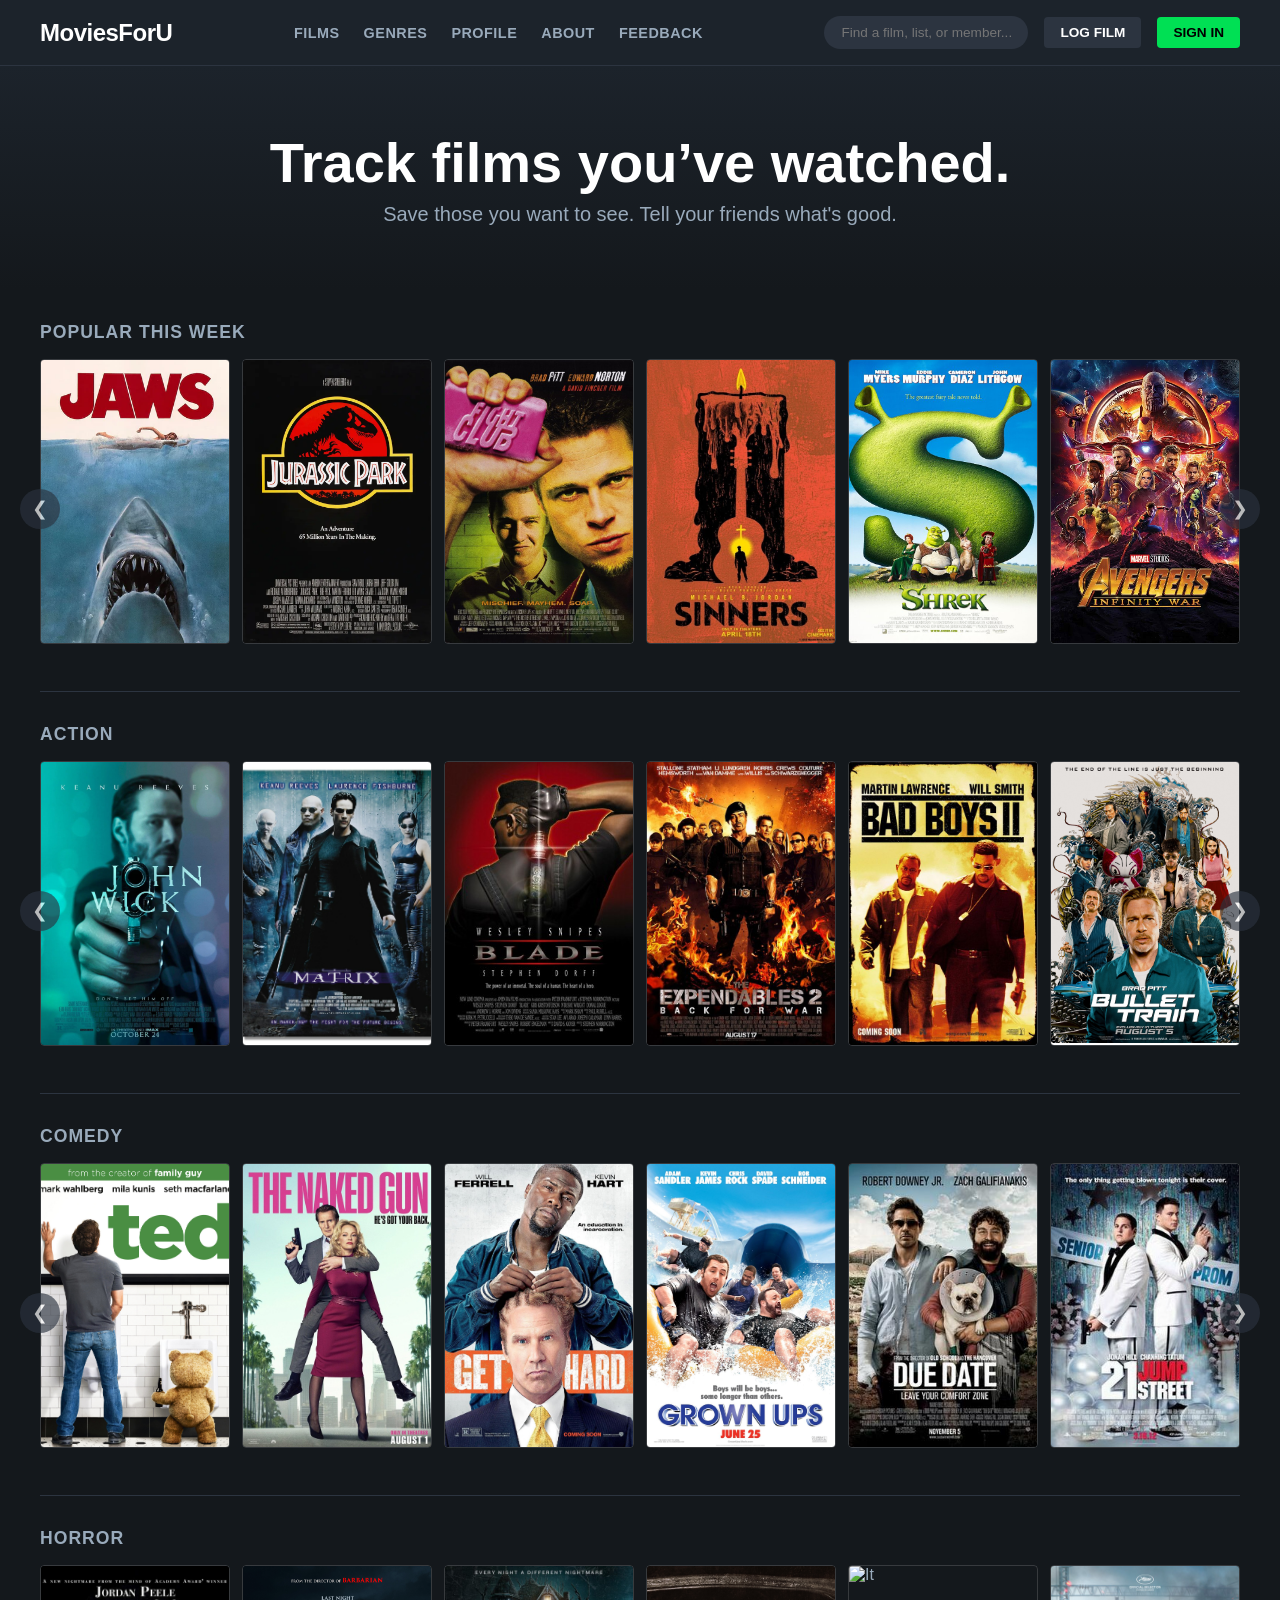
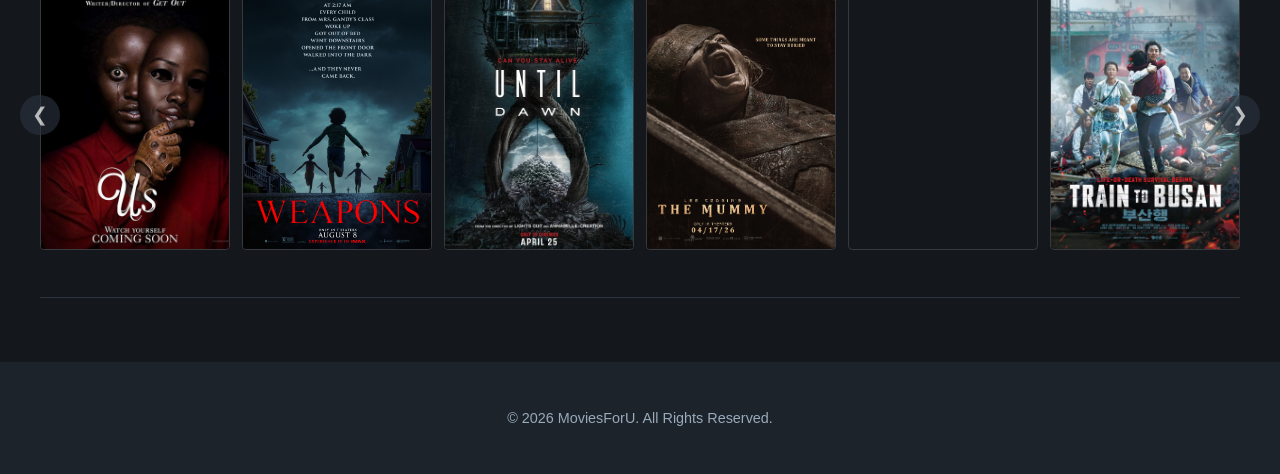
==== index.html @ 9924c929 "Add files via upload" ====
<!DOCTYPE html>
<html lang="en">
<head>
    <meta charset="UTF-8">
    <meta name="viewport" content="width=device-width, initial-scale=1.0">
    <title>MoviesForU</title>
    <link rel="stylesheet" href="style.css">
</head>
<body>

<header>
    <div class="container">
        <nav>
            <div class="logo">
                <a href="homepage.html">MoviesForU</a>
            </div>

            <div class="nav-links">
                <a href="movies.html">Films</a>
                <a href="genres.html">Genres</a>
                <a href="profile.html">Profile</a>
                <a href="aboutus.html">About</a>
                <a href="feedback.html">Feedback</a>
            </div>

            <div class="nav-right">
                <div class="search-box">
                    <input type="text" placeholder="Find a film, list, or member...">
                </div>
                <a href="addmovie.html" class="btn">Log Film</a>
                <a href="login.html" class="btn primary">Sign In</a>
            </div>
        </nav>
    </div>
</header>

<main>
    <section class="hero">
        <div class="container">
            <h1>Track films you’ve watched.</h1>
            <p>Save those you want to see. Tell your friends what's good.</p>
        </div>
    </section>

    <div class="container">
        <section class="movie-category">
            <div class="movie-category-header">
                <h2>Popular This Week</h2>
            </div>
            <div class="movie-wrapper">
                <button class="scroll-btn left" onclick="scrollGrid(this, -800)">❮</button>
                
                <div class="movie-grid">
                    <div class="movie-card"><a href="#"><img src="images/Jaws.png" alt="Jaws"></a></div>
                    <div class="movie-card"><a href="#"><img src="images/JurassicPark.png" alt="Jurassic Park"></a></div>
                    <div class="movie-card"><a href="#"><img src="images/FightClub.png" alt="Fight Club"></a></div>
                    <div class="movie-card"><a href="#"><img src="images/Sinners.png" alt="Sinners"></a></div>
                    <div class="movie-card"><a href="#"><img src="images/Shrek.png" alt="Shrek"></a></div>
                    <div class="movie-card"><a href="#"><img src="images/AvengersInfinityWar.png" alt="Avengers Infinity War"></a></div>
                    <div class="movie-card"><a href="#"><img src="images/Creed3.png" alt="Creed 3"></a></div>
                    <div class="movie-card"><a href="#"><img src="images/Spiderman.png" alt="Spiderman"></a></div>
                    <div class="movie-card"><a href="#"><img src="images/TheTerminator.png" alt="The Terminator"></a></div>
                    <div class="movie-card"><a href="#"><img src="images/Ghostbusters.png" alt="Ghostbusters"></a></div>
                </div>

                <button class="scroll-btn right" onclick="scrollGrid(this, 800)">❯</button>
            </div>
        </section>

        <section class="movie-category">
            <div class="movie-category-header">
                <h2><a href="action.html">Action</a></h2>
            </div>
            <div class="movie-wrapper">
                <button class="scroll-btn left" onclick="scrollGrid(this, -800)">❮</button>

                <div class="movie-grid">
                    <div class="movie-card"><a href="#"><img src="images/JohnWick.png" alt="John Wick"></a></div>
                    <div class="movie-card"><a href="#"><img src="images/Matrix.png" alt="Matrix"></a></div>
                    <div class="movie-card"><a href="#"><img src="images/Blade.png" alt="Blade"></a></div>
                    <div class="movie-card"><a href="#"><img src="images/Expendables2.png" alt="Expendables 2"></a></div>
                    <div class="movie-card"><a href="#"><img src="images/BadBoys.png" alt="Bad Boys"></a></div>
                    <div class="movie-card"><a href="#"><img src="images/BulletTrain.png" alt="Bullet Train"></a></div>
                    <div class="movie-card"><a href="#"><img src="images/Rambo.png" alt="Rambo"></a></div>
                    <div class="movie-card"><a href="#"><img src="images/WhiteHouseDown.png" alt="White House Down"></a></div>
                    <div class="movie-card"><a href="#"><img src="images/EdgeOfTomorrow.png" alt="Edge of Tomorrow"></a></div>
                    <div class="movie-card"><a href="#"><img src="images/BladeRunner.png" alt="Blade Runner 2049"></a></div>
                </div>

                <button class="scroll-btn right" onclick="scrollGrid(this, 800)">❯</button>
            </div>
        </section>

        <section class="movie-category">
            <div class="movie-category-header">
                <h2><a href="comedy.html">Comedy</a></h2>
            </div>
            <div class="movie-wrapper">
                <button class="scroll-btn left" onclick="scrollGrid(this, -800)">❮</button>

                <div class="movie-grid">
                    <div class="movie-card"><a href="#"><img src="images/Ted.png" alt="Ted"></a></div>
                    <div class="movie-card"><a href="#"><img src="images/TheNakedGun.png" alt="The Naked Gun"></a></div>
                    <div class="movie-card"><a href="#"><img src="images/GetHard.png" alt="Get Hard"></a></div>
                    <div class="movie-card"><a href="#"><img src="images/GrownUps.png" alt="Grown Ups"></a></div>
                    <div class="movie-card"><a href="#"><img src="images/DueDate.png" alt="Due Date"></a></div>
                    <div class="movie-card"><a href="#"><img src="images/21JumpStreet.png" alt="21 Jump Street"></a></div>
                    <div class="movie-card"><a href="#"><img src="images/YesMan.png" alt="Yes Man"></a></div>
                    <div class="movie-card"><a href="#"><img src="images/TheOtherGuy.png" alt="The Other Guy"></a></div>
                    <div class="movie-card"><a href="#"><img src="images/TheFamilyPlan2.png" alt="The Family Plan 2"></a></div>
                    <div class="movie-card"><a href="#"><img src="images/TheGrandBudapestHotel.png" alt="The Grand Budapest Hotel"></a></div>
                </div>

                <button class="scroll-btn right" onclick="scrollGrid(this, 800)">❯</button>
            </div>
        </section>

        <section class="movie-category">
            <div class="movie-category-header">
                <h2><a href="horror.html">Horror</a></h2>
            </div>
            <div class="movie-wrapper">
                <button class="scroll-btn left" onclick="scrollGrid(this, -800)">❮</button>

                <div class="movie-grid">
                    <div class="movie-card"><a href="#"><img src="images/Us.png" alt="Us"></a></div>
                    <div class="movie-card"><a href="#"><img src="images/Weapons.png" alt="Weapons"></a></div>
                    <div class="movie-card"><a href="#"><img src="images/UntilDawn.png" alt="Until Dawn"></a></div>
                    <div class="movie-card"><a href="#"><img src="images/TheMummy.png" alt="The Mummy"></a></div>
                    <div class="movie-card"><a href="#"><img src="images/It.png" alt="It"></a></div>
                    <div class="movie-card"><a href="#"><img src="images/TrainToBusan.png" alt="Train to Busan"></a></div>
                    <div class="movie-card"><a href="#"><img src="images/TotallyKiller.png" alt="Totally Killer"></a></div>
                    <div class="movie-card"><a href="#"><img src="images/DarkNuns.png" alt="Dark Nuns"></a></div>
                    <div class="movie-card"><a href="#"><img src="images/TheAstronaut.png" alt="The Astronaut"></a></div>
                    <div class="movie-card"><a href="#"><img src="images/28DaysLater.png" alt="28 Days Later"></a></div>
                </div>

                <button class="scroll-btn right" onclick="scrollGrid(this, 800)">❯</button>
            </div>
        </section>
    </div>
</main>

<footer>
    <div class="container">
        <p>© 2026 MoviesForU. All Rights Reserved.</p>
    </div>
</footer>

<script>
    function scrollGrid(buttonElement, scrollOffset) {
        const grid = buttonElement.parentElement.querySelector('.movie-grid');
        grid.scrollBy({ left: scrollOffset, behavior: 'smooth' });
    }
</script>

</body>
</html>
---- style.css ----
/* CSS Variables for a Letterboxd-style theme */
:root {
    --bg-dark: #14181C;
    --bg-panel: #2C3440;
    --bg-nav: #1c232b;
    --accent-green: #00E054;
    --text-main: #9ab;
    --text-light: #fff;
    --poster-border: 1px solid rgba(255, 255, 255, 0.15);
}

/* Reset & Base Styles */
* {
    margin: 0;
    padding: 0;
    box-sizing: border-box;
    font-family: -apple-system, BlinkMacSystemFont, "Segoe UI", Roboto, Helvetica, Arial, sans-serif;
}

body {
    background-color: var(--bg-dark);
    color: var(--text-main);
    overflow-x: hidden;
}

a {
    text-decoration: none;
    color: inherit;
}

h1, h2, h3 {
    color: var(--text-light);
    font-weight: 600;
}

/* Container Layout */
.container {
    width: 95%;
    max-width: 1200px;
    margin: 0 auto;
}

/* Header & Navigation */
header {
    background-color: var(--bg-nav);
    border-bottom: 1px solid var(--bg-panel);
    position: sticky;
    top: 0;
    z-index: 100;
}

nav {
    display: flex;
    justify-content: space-between;
    align-items: center;
    padding: 1rem 0;
}

.logo {
    font-size: 1.5rem;
    font-weight: 800;
    color: var(--text-light);
    letter-spacing: -0.5px;
}

.nav-links {
    display: flex;
    gap: 1.5rem;
    align-items: center;
    font-size: 0.9rem;
    text-transform: uppercase;
    font-weight: 600;
    letter-spacing: 0.5px;
}

.nav-links a {
    transition: color 0.2s ease;
}

.nav-links a:hover {
    color: var(--accent-green);
}

.nav-right {
    display: flex;
    align-items: center;
    gap: 1rem;
}

/* Search Bar */
.search-box {
    position: relative;
    display: flex;
}

.search-box input {
    background: var(--bg-panel);
    border: 1px solid transparent;
    color: var(--text-light);
    padding: 8px 16px;
    border-radius: 20px;
    font-size: 0.85rem;
    width: 100%;
    max-width: 250px;
    transition: all 0.3s ease;
}

.search-box input:focus {
    outline: none;
    background: var(--text-light);
    color: var(--bg-dark);
    border-color: var(--accent-green);
}

/* Buttons */
.btn {
    background: var(--bg-panel);
    color: var(--text-light);
    padding: 8px 16px;
    border-radius: 4px;
    font-size: 0.85rem;
    font-weight: bold;
    text-transform: uppercase;
    transition: background 0.2s;
}

.btn.primary {
    background: var(--accent-green);
    color: #000;
}

.btn:hover {
    background: var(--text-light);
    color: var(--bg-dark);
}

.btn.primary:hover {
    background: #00c047;
    color: #fff;
}

/* Hero Section */
.hero {
    text-align: center;
    padding: 4rem 1rem;
    background: linear-gradient(to bottom, var(--bg-nav), var(--bg-dark));
}

.hero h1 {
    font-size: clamp(2rem, 5vw, 3.5rem);
    margin-bottom: 0.5rem;
}

.hero p {
    font-size: clamp(1rem, 2vw, 1.25rem);
    color: var(--text-main);
}

/* Fluid Movie Categories */
.movie-category {
    padding: 2rem 0;
    border-bottom: 1px solid var(--bg-panel);
}

.movie-category-header {
    display: flex;
    justify-content: space-between;
    align-items: baseline;
    margin-bottom: 1rem;
}

.movie-category h2 {
    font-size: 1.1rem;
    text-transform: uppercase;
    letter-spacing: 1px;
    color: var(--text-main);
}

.movie-category h2:hover {
    color: var(--accent-green);
    cursor: pointer;
}

/* Horizontal Scrolling Grid */
.movie-wrapper {
    position: relative;
}

.movie-grid {
    display: flex;
    gap: 12px;
    overflow-x: auto;
    scroll-behavior: smooth;
    scroll-snap-type: x mandatory;
    padding-bottom: 15px;
    scrollbar-width: thin;
    scrollbar-color: var(--bg-panel) transparent;
}

.movie-grid::-webkit-scrollbar {
    height: 8px;
}

.movie-grid::-webkit-scrollbar-thumb {
    background-color: var(--bg-panel);
    border-radius: 10px;
}

/* Fluid Poster Cards */
.movie-card {
    flex: 0 0 calc(16.666% - 10px);
    min-width: 140px;
    scroll-snap-align: start;
    position: relative;
    border-radius: 4px;
    overflow: hidden;
    transition: transform 0.2s ease, z-index 0.2s ease;
}

.movie-card:hover {
    transform: scale(1.05);
    z-index: 10;
}

.movie-card img {
    width: 100%;
    aspect-ratio: 2 / 3;
    object-fit: cover;
    display: block;
    border: var(--poster-border);
    border-radius: 4px;
    transition: border-color 0.2s ease;
}

.movie-card:hover img {
    border-color: var(--accent-green);
}

/* Scroll Buttons */
.scroll-btn {
    position: absolute;
    top: 50%;
    transform: translateY(-50%);
    width: 40px;
    height: 40px;
    border-radius: 50%;
    border: none;
    cursor: pointer;
    background: rgba(44, 52, 64, 0.9);
    color: var(--text-light);
    font-size: 1.2rem;
    z-index: 20;
    display: flex;
    align-items: center;
    justify-content: center;
    transition: all 0.2s;
    opacity: 0.7;
}

.scroll-btn:hover {
    background: var(--accent-green);
    color: #000;
    opacity: 1;
}

.left { left: -20px; }
.right { right: -20px; }

/* Footer */
footer {
    text-align: center;
    padding: 3rem 1rem;
    font-size: 0.9rem;
    color: var(--text-main);
    background-color: var(--bg-nav);
    margin-top: 4rem;
}

/* Responsive Breakpoints */
@media (max-width: 1024px) {
    .movie-card { flex: 0 0 calc(20% - 10px); }
}
@media (max-width: 768px) {
    .nav-links { display: none; }
    .movie-card { flex: 0 0 calc(25% - 10px); }
    .scroll-btn { display: none; }
}
@media (max-width: 480px) {
    .movie-card { flex: 0 0 calc(33.333% - 10px); }
}




/* Profile Section */



.profile-header {
    display: flex;
    justify-content: space-between;
    align-items: center;
    padding: 3rem 0;
    border-bottom: 1px solid var(--bg-panel);
    flex-wrap: wrap;
    gap: 2rem;
}

.profile-info {
    display: flex;
    align-items: center;
    gap: 1.5rem;
}

.avatar img {
    width: 100px;
    height: 100px;
    border-radius: 50%;
    object-fit: cover;
    border: 2px solid var(--bg-panel);
}

.user-details h1 {
    font-size: 2rem;
    margin-bottom: 0.5rem;
}

/* Stats */
.profile-stats {
    display: flex;
    gap: 2rem;
}

.stat-box {
    text-align: center;
    display: flex;
    flex-direction: column;
}

.stat-number {
    font-size: 1.5rem;
    font-weight: bold;
    color: var(--text-light);
}

.stat-label {
    font-size: 0.8rem;
    text-transform: uppercase;
    color: var(--text-main);
    letter-spacing: 1px;
}

/* Sub-Navigation */
.profile-nav {
    display: flex;
    gap: 2rem;
    padding: 0;
    border-bottom: 1px solid var(--bg-panel);
    margin-bottom: 2rem;
}

.profile-nav a {
    padding: 1rem 0;
    font-size: 0.9rem;
    text-transform: uppercase;
    font-weight: 600;
    letter-spacing: 0.5px;
    color: var(--text-main);
    border-bottom: 2px solid transparent;
    transition: all 0.2s;
}

.profile-nav a:hover {
    color: var(--text-light);
}

.profile-nav a.active {
    color: var(--text-light);
    border-bottom-color: var(--accent-green);
}

/* Profile Grid Layout */
.profile-content {
    display: grid;
    grid-template-columns: 2.5fr 1fr;
    gap: 3rem;
}

/* Favorites Grid */
.section-header {
    margin-bottom: 1rem;
    padding-bottom: 0.5rem;
    border-bottom: 1px solid var(--bg-panel);
}

.section-header h2 {
    font-size: 1rem;
    text-transform: uppercase;
    letter-spacing: 1px;
    color: var(--text-main);
}

.favorites-grid {
    display: grid;
    grid-template-columns: repeat(4, 1fr);
    gap: 15px;
    margin-bottom: 3rem;
}

/* Activity List */
.activity-list {
    display: flex;
    flex-direction: column;
    gap: 1.5rem;
}

.activity-item {
    display: flex;
    gap: 1.5rem;
    background: var(--bg-panel);
    padding: 1rem;
    border-radius: 4px;
}

.activity-poster {
    width: 60px;
    aspect-ratio: 2 / 3;
    border-radius: 4px;
    object-fit: cover;
}

.activity-details h3 {
    font-size: 1.2rem;
    margin-bottom: 0.2rem;
}

.activity-details h3 span {
    font-size: 0.9rem;
    color: var(--text-main);
    font-weight: normal;
}

.rating {
    color: var(--accent-green);
    margin-bottom: 0.5rem;
    letter-spacing: 2px;
}

.review-preview {
    font-size: 0.95rem;
    color: #ccc;
    line-height: 1.4;
}

/* Sidebar */
.profile-sidebar {
    display: flex;
    flex-direction: column;
    gap: 2rem;
}

.sidebar-section h3 {
    font-size: 0.9rem;
    text-transform: uppercase;
    letter-spacing: 1px;
    color: var(--text-main);
    margin-bottom: 0.8rem;
    border-bottom: 1px solid var(--bg-panel);
    padding-bottom: 0.5rem;
}

.sidebar-section p {
    font-size: 0.95rem;
    line-height: 1.5;
    margin-bottom: 0.5rem;
}

.sidebar-section strong {
    color: var(--text-light);
}

/* Responsive adjustments for Profile */
@media (max-width: 768px) {
    .profile-content {
        grid-template-columns: 1fr; /* Stack sidebar under main content on mobile */
    }
    .profile-nav {
        overflow-x: auto; /* Allow side-scrolling for tabs on mobile */
        white-space: nowrap;
    }
}


/* Logged-in Header Profile Link */
.nav-profile-link {
    display: flex;
    align-items: center;
    gap: 10px;
    font-size: 0.9rem;
    font-weight: 600;
    color: var(--text-light);
    transition: color 0.2s;
}

.nav-profile-link:hover {
    color: var(--accent-green);
}

.nav-avatar {
    width: 32px;
    height: 32px;
    border-radius: 50%;
    border: 1px solid var(--accent-green);
    object-fit: cover;
}




/* =========================================
   AUTHENTICATION PAGES (Login / Signup)
   ========================================= */

.auth-wrapper {
    display: flex;
    justify-content: center;
    align-items: center;
    min-height: calc(100vh - 250px); /* Centers vertically between header and footer */
    padding: 3rem 1rem;
}

.auth-box {
    background: var(--bg-panel);
    padding: 2.5rem;
    border-radius: 8px;
    width: 100%;
    max-width: 400px;
    box-shadow: 0 10px 30px rgba(0, 0, 0, 0.5);
}

.auth-box h2 {
    font-size: 1.8rem;
    margin-bottom: 0.5rem;
    text-align: center;
}

.auth-subtitle {
    text-align: center;
    color: var(--text-main);
    margin-bottom: 2rem;
    font-size: 0.9rem;
}

.auth-form {
    display: flex;
    flex-direction: column;
    gap: 1.5rem;
}

.form-group {
    display: flex;
    flex-direction: column;
    gap: 0.5rem;
}

.form-group label {
    font-size: 0.85rem;
    text-transform: uppercase;
    font-weight: bold;
    color: var(--text-main);
    letter-spacing: 0.5px;
}

.form-input {
    background: var(--bg-dark);
    border: 1px solid transparent;
    color: var(--text-light);
    padding: 12px 16px;
    border-radius: 4px;
    font-size: 1rem;
    transition: all 0.3s ease;
}

.form-input:focus {
    outline: none;
    border-color: var(--accent-green);
    background: #1a2026;
}

.btn.full-width {
    width: 100%;
    padding: 12px;
    font-size: 1rem;
    margin-top: 0.5rem;
}

.auth-links {
    display: flex;
    justify-content: space-between;
    margin-top: 1rem;
    font-size: 0.85rem;
}

.auth-links a {
    color: var(--text-main);
    transition: color 0.2s;
}

.auth-links a:hover {
    color: var(--accent-green);
}
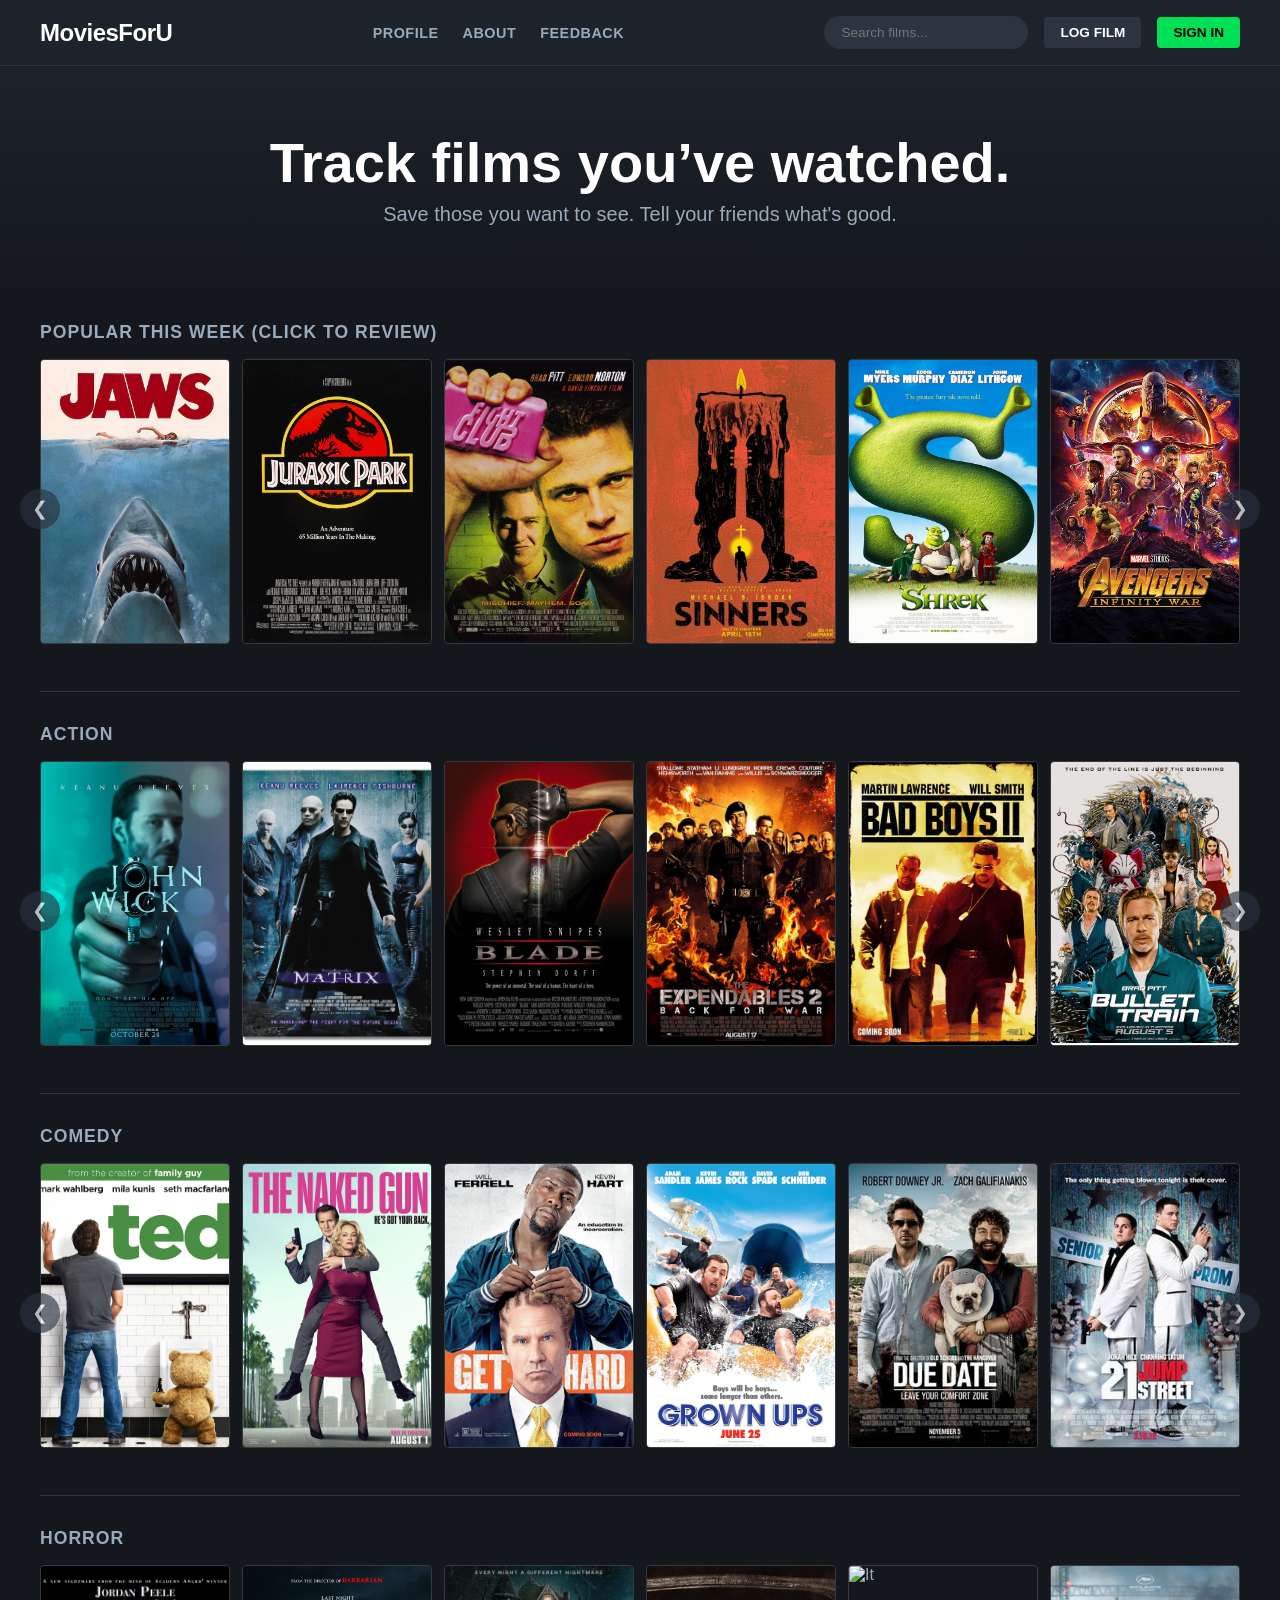
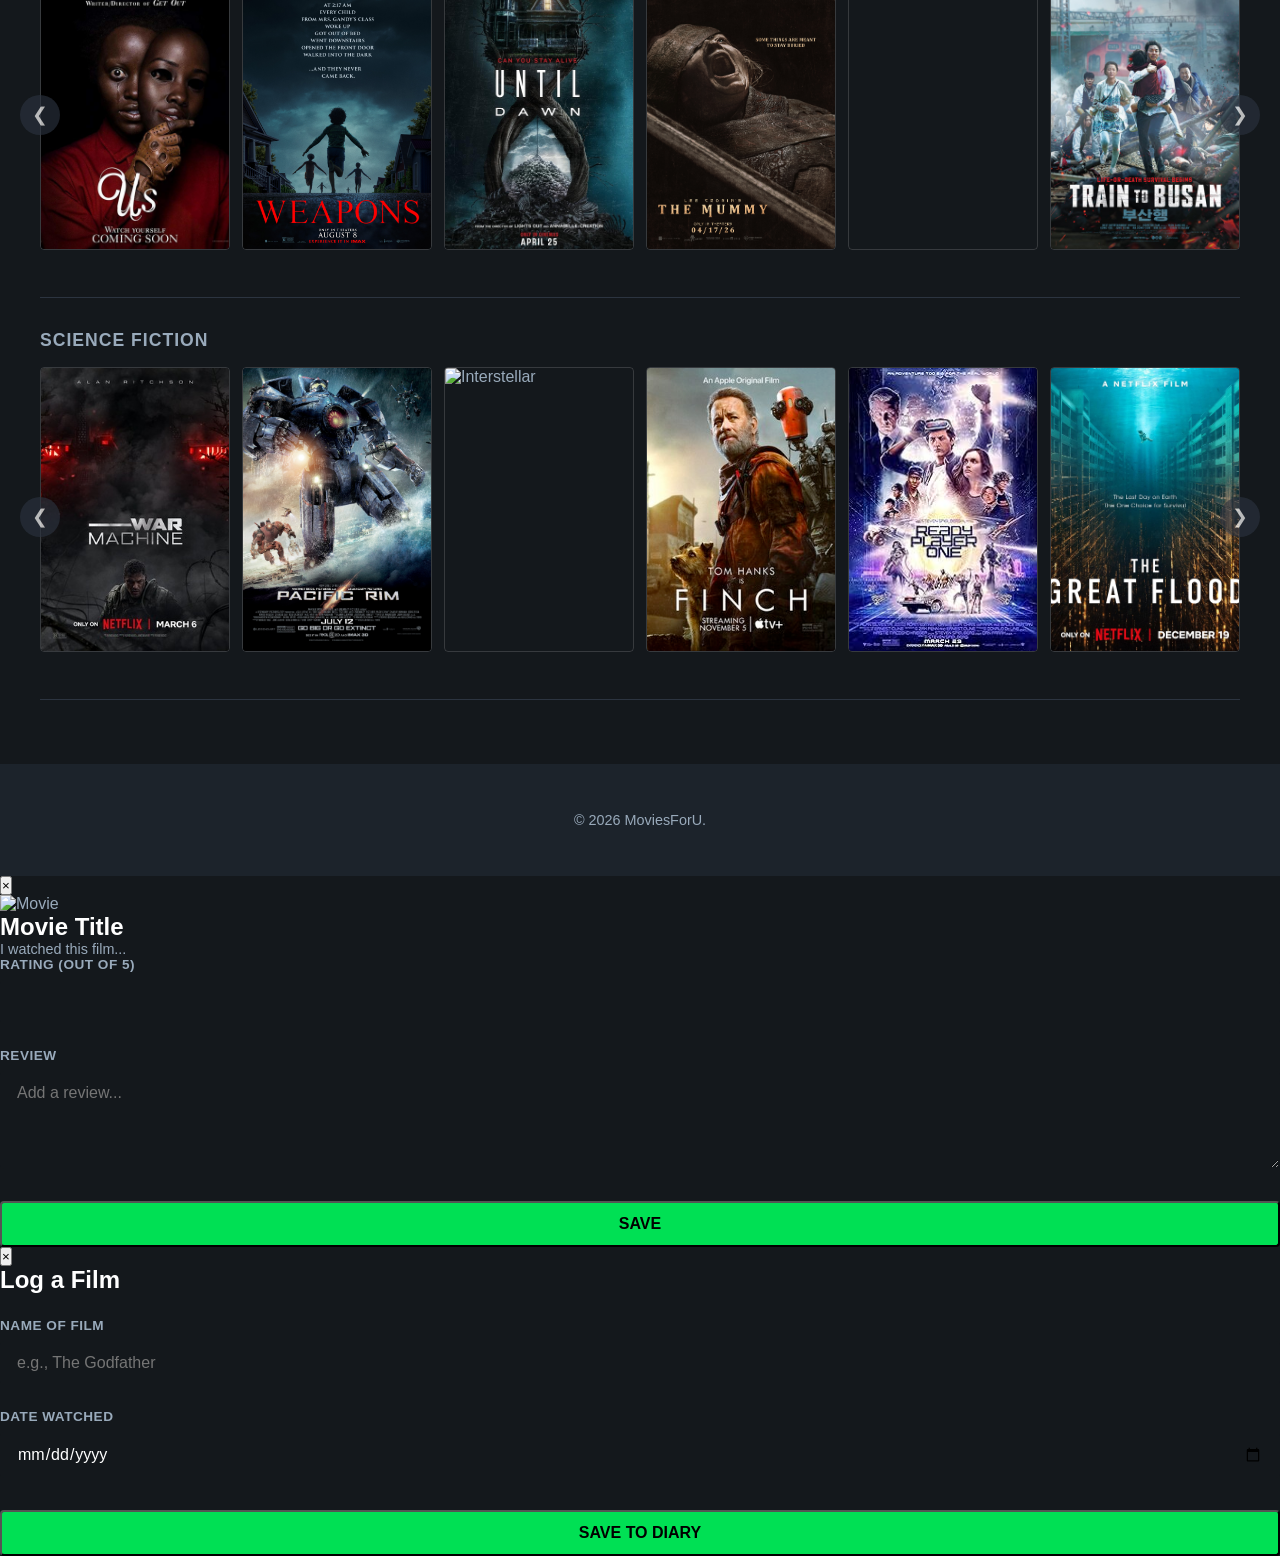
==== commit b3affbd8: "Refactor index.html with new features and links Updated navigation links and added modal functionali" ====
--- a/index.html
+++ b/index.html
@@ -11,24 +11,20 @@
 <header>
     <div class="container">
         <nav>
-            <div class="logo">
-                <a href="homepage.html">MoviesForU</a>
-            </div>
+            <div class="logo"><a href="index.html">MoviesForU</a></div>
 
             <div class="nav-links">
-                <a href="movies.html">Films</a>
-                <a href="genres.html">Genres</a>
-                <a href="profile.html">Profile</a>
+                <a href="profile.html" class="protected-link">Profile</a>
                 <a href="aboutus.html">About</a>
                 <a href="feedback.html">Feedback</a>
             </div>
 
-            <div class="nav-right">
+            <div class="nav-right" id="nav-actions">
                 <div class="search-box">
-                    <input type="text" placeholder="Find a film, list, or member...">
-                </div>
-                <a href="addmovie.html" class="btn">Log Film</a>
-                <a href="login.html" class="btn primary">Sign In</a>
+                    <input type="text" id="searchInput" placeholder="Search films..." oninput="filterMovies()">
+                </div>
+                <a href="#" onclick="openLogModal(); return false;" class="btn protected-link">Log Film</a>
+                <a href="login.html" class="btn primary" id="loginBtnHeader">Sign In</a>
             </div>
         </nav>
     </div>
@@ -43,33 +39,33 @@
     </section>
 
     <div class="container">
+        <section class="movie-category" id="popular-section">
+            <div class="movie-category-header">
+                <h2>Popular This Week (Click to Review)</h2>
+            </div>
+            <div class="movie-wrapper">
+                <button class="scroll-btn left" onclick="scrollGrid(this, -800)">❮</button>
+                
+                <div class="movie-grid">
+                    <div class="movie-card"><a href="#" onclick="openReviewModal('Jaws', 'images/Jaws.png'); return false;"><img src="images/Jaws.png" alt="Jaws"></a></div>
+                    <div class="movie-card"><a href="#" onclick="openReviewModal('Jurassic Park', 'images/JurassicPark.png'); return false;"><img src="images/JurassicPark.png" alt="Jurassic Park"></a></div>
+                    <div class="movie-card"><a href="#" onclick="openReviewModal('Fight Club', 'images/FightClub.png'); return false;"><img src="images/FightClub.png" alt="Fight Club"></a></div>
+                    <div class="movie-card"><a href="#" onclick="openReviewModal('Sinners', 'images/Sinners.png'); return false;"><img src="images/Sinners.png" alt="Sinners"></a></div>
+                    <div class="movie-card"><a href="#" onclick="openReviewModal('Shrek', 'images/Shrek.png'); return false;"><img src="images/Shrek.png" alt="Shrek"></a></div>
+                    <div class="movie-card"><a href="#" onclick="openReviewModal('Avengers: Infinity War', 'images/AvengersInfinityWar.png'); return false;"><img src="images/AvengersInfinityWar.png" alt="Avengers Infinity War"></a></div>
+                    <div class="movie-card"><a href="#" onclick="openReviewModal('Creed 3', 'images/Creed3.png'); return false;"><img src="images/Creed3.png" alt="Creed 3"></a></div>
+                    <div class="movie-card"><a href="#" onclick="openReviewModal('Spiderman', 'images/Spiderman.png'); return false;"><img src="images/Spiderman.png" alt="Spiderman"></a></div>
+                    <div class="movie-card"><a href="#" onclick="openReviewModal('The Terminator', 'images/TheTerminator.png'); return false;"><img src="images/TheTerminator.png" alt="The Terminator"></a></div>
+                    <div class="movie-card"><a href="#" onclick="openReviewModal('Ghostbusters', 'images/Ghostbusters.png'); return false;"><img src="images/Ghostbusters.png" alt="Ghostbusters"></a></div>
+                </div>
+
+                <button class="scroll-btn right" onclick="scrollGrid(this, 800)">❯</button>
+            </div>
+        </section>
+
         <section class="movie-category">
             <div class="movie-category-header">
-                <h2>Popular This Week</h2>
-            </div>
-            <div class="movie-wrapper">
-                <button class="scroll-btn left" onclick="scrollGrid(this, -800)">❮</button>
-                
-                <div class="movie-grid">
-                    <div class="movie-card"><a href="#"><img src="images/Jaws.png" alt="Jaws"></a></div>
-                    <div class="movie-card"><a href="#"><img src="images/JurassicPark.png" alt="Jurassic Park"></a></div>
-                    <div class="movie-card"><a href="#"><img src="images/FightClub.png" alt="Fight Club"></a></div>
-                    <div class="movie-card"><a href="#"><img src="images/Sinners.png" alt="Sinners"></a></div>
-                    <div class="movie-card"><a href="#"><img src="images/Shrek.png" alt="Shrek"></a></div>
-                    <div class="movie-card"><a href="#"><img src="images/AvengersInfinityWar.png" alt="Avengers Infinity War"></a></div>
-                    <div class="movie-card"><a href="#"><img src="images/Creed3.png" alt="Creed 3"></a></div>
-                    <div class="movie-card"><a href="#"><img src="images/Spiderman.png" alt="Spiderman"></a></div>
-                    <div class="movie-card"><a href="#"><img src="images/TheTerminator.png" alt="The Terminator"></a></div>
-                    <div class="movie-card"><a href="#"><img src="images/Ghostbusters.png" alt="Ghostbusters"></a></div>
-                </div>
-
-                <button class="scroll-btn right" onclick="scrollGrid(this, 800)">❯</button>
-            </div>
-        </section>
-
-        <section class="movie-category">
-            <div class="movie-category-header">
-                <h2><a href="action.html">Action</a></h2>
+                <h2>Action</h2>
             </div>
             <div class="movie-wrapper">
                 <button class="scroll-btn left" onclick="scrollGrid(this, -800)">❮</button>
@@ -93,7 +89,7 @@
 
         <section class="movie-category">
             <div class="movie-category-header">
-                <h2><a href="comedy.html">Comedy</a></h2>
+                <h2>Comedy</h2>
             </div>
             <div class="movie-wrapper">
                 <button class="scroll-btn left" onclick="scrollGrid(this, -800)">❮</button>
@@ -117,7 +113,7 @@
 
         <section class="movie-category">
             <div class="movie-category-header">
-                <h2><a href="horror.html">Horror</a></h2>
+                <h2>Horror</h2>
             </div>
             <div class="movie-wrapper">
                 <button class="scroll-btn left" onclick="scrollGrid(this, -800)">❮</button>
@@ -138,21 +134,174 @@
                 <button class="scroll-btn right" onclick="scrollGrid(this, 800)">❯</button>
             </div>
         </section>
+
+        <section class="movie-category">
+            <div class="movie-category-header">
+                <h2>Science Fiction</h2>
+            </div>
+            <div class="movie-wrapper">
+                <button class="scroll-btn left" onclick="scrollGrid(this, -800)">❮</button>
+
+                <div class="movie-grid">
+                    <div class="movie-card"><a href="#"><img src="images/WarMachine.png" alt="War Machine"></a></div>
+                    <div class="movie-card"><a href="#"><img src="images/PacificRim.png" alt="Pacific Rim"></a></div>
+                    <div class="movie-card"><a href="#"><img src="images/Interstellar.png" alt="Interstellar"></a></div>
+                    <div class="movie-card"><a href="#"><img src="images/Finch.png" alt="Finch"></a></div>
+                    <div class="movie-card"><a href="#"><img src="images/ReadyPlayerOne.png" alt="Ready Player One"></a></div>
+                    <div class="movie-card"><a href="#"><img src="images/TheGreatFlood.png" alt="The Great Flood"></a></div>
+                    <div class="movie-card"><a href="#"><img src="images/RimoftheWorld.png" alt="Rim of the World"></a></div>
+                    <div class="movie-card"><a href="#"><img src="images/Cloverfield.png" alt="Cloverfield"></a></div>
+                    <div class="movie-card"><a href="#"><img src="images/Prometheus.png" alt="Prometheus"></a></div>
+                    <div class="movie-card"><a href="#"><img src="images/TheRunningMan.png" alt="The Running Man"></a></div>
+                </div>
+
+                <button class="scroll-btn right" onclick="scrollGrid(this, 800)">❯</button>
+            </div>
+        </section>
     </div>
 </main>
 
 <footer>
-    <div class="container">
-        <p>© 2026 MoviesForU. All Rights Reserved.</p>
+    <div class="container"><p>© 2026 MoviesForU.</p></div>
+</footer>
+
+<div class="modal-overlay" id="reviewModal">
+    <div class="modal-content">
+        <button class="close-btn" onclick="closeModal('reviewModal')">×</button>
+        
+        <div class="modal-header">
+            <img src="" id="review-poster" class="modal-poster" alt="Movie">
+            <div>
+                <h2 id="review-title">Movie Title</h2>
+                <p style="color: var(--text-main); font-size: 0.9rem;">I watched this film...</p>
+            </div>
+        </div>
+
+        <form class="auth-form" onsubmit="submitForm(event, 'reviewModal', 'Review Saved!')">
+            <div class="form-group">
+                <label>Rating (Out of 5)</label>
+                <input type="number" min="1" max="5" class="form-input" required>
+            </div>
+            <div class="form-group">
+                <label>Review</label>
+                <textarea class="form-input" rows="4" placeholder="Add a review..." required></textarea>
+            </div>
+            <button type="submit" class="btn primary full-width">Save</button>
+        </form>
     </div>
-</footer>
+</div>
+
+<div class="modal-overlay" id="logModal">
+    <div class="modal-content">
+        <button class="close-btn" onclick="closeModal('logModal')">×</button>
+        <h2 style="margin-bottom: 1.5rem;">Log a Film</h2>
+        
+        <form class="auth-form" onsubmit="submitForm(event, 'logModal', 'Film Logged to Diary!')">
+            <div class="form-group">
+                <label>Name of Film</label>
+                <input type="text" class="form-input" placeholder="e.g., The Godfather" required>
+            </div>
+            <div class="form-group">
+                <label>Date Watched</label>
+                <input type="date" class="form-input" required>
+            </div>
+            <button type="submit" class="btn primary full-width">Save to Diary</button>
+        </form>
+    </div>
+</div>
 
 <script>
+    // 1. Grid Scrolling
     function scrollGrid(buttonElement, scrollOffset) {
         const grid = buttonElement.parentElement.querySelector('.movie-grid');
         grid.scrollBy({ left: scrollOffset, behavior: 'smooth' });
     }
+
+    // 2. Authentication Check for Header
+    document.addEventListener('DOMContentLoaded', () => {
+        const isLoggedIn = localStorage.getItem('isLoggedIn') === 'true';
+        const protectedLinks = document.querySelectorAll('.protected-link');
+
+        if (isLoggedIn) {
+            const username = localStorage.getItem('username') || 'MovieBuff99';
+            // Swap the Sign in button out for the Profile Link
+            const headerRight = document.getElementById('nav-actions');
+            headerRight.innerHTML = `
+                <div class="search-box">
+                    <input type="text" id="searchInput" placeholder="Search films..." oninput="filterMovies()">
+                </div>
+                <a href="#" onclick="openLogModal(); return false;" class="btn">Log Film</a>
+                <a href="profile.html" class="nav-profile-link">
+                    <img src="images/odst.jpg" class="nav-avatar">
+                    <span>${username}</span>
+                </a>
+            `;
+        } else {
+            // Intercept clicks to protected links if not logged in
+            protectedLinks.forEach(link => {
+                link.addEventListener('click', (e) => {
+                    e.preventDefault();
+                    window.location.href = 'login.html';
+                });
+            });
+        }
+    });
+
+    // 3. Live Search Functionality
+    function filterMovies() {
+        const query = document.getElementById('searchInput').value.toLowerCase();
+        const cards = document.querySelectorAll('.movie-card');
+
+        cards.forEach(card => {
+            // Find the image alt tag (since it holds the movie title)
+            const img = card.querySelector('img');
+            if (img && img.alt.toLowerCase().includes(query)) {
+                card.style.display = 'block';
+            } else {
+                card.style.display = 'none';
+            }
+        });
+    }
+
+    // 4. Modal Functionality
+    function openReviewModal(title, imgSrc) {
+        // Must be logged in to review
+        if(localStorage.getItem('isLoggedIn') !== 'true') {
+            window.location.href = 'login.html';
+            return;
+        }
+        document.getElementById('review-title').textContent = title;
+        document.getElementById('review-poster').src = imgSrc;
+        document.getElementById('reviewModal').style.display = 'flex';
+    }
+
+    function openLogModal() {
+        if(localStorage.getItem('isLoggedIn') !== 'true') {
+            window.location.href = 'login.html';
+            return;
+        }
+        document.getElementById('logModal').style.display = 'flex';
+    }
+
+    function closeModal(modalId) {
+        document.getElementById(modalId).style.display = 'none';
+    }
+
+    // Close modals if clicking outside the box
+    window.onclick = function(event) {
+        if (event.target.classList.contains('modal-overlay')) {
+            event.target.style.display = "none";
+        }
+    }
+
+    // Generic form submission simulation for modals
+    function submitForm(event, modalId, successMessage) {
+        event.preventDefault();
+        alert(successMessage); // Show a quick alert
+        closeModal(modalId);   // Close the modal
+        event.target.reset();  // Clear the form fields
+    }
 </script>
 
 </body>
-</html>+</html>
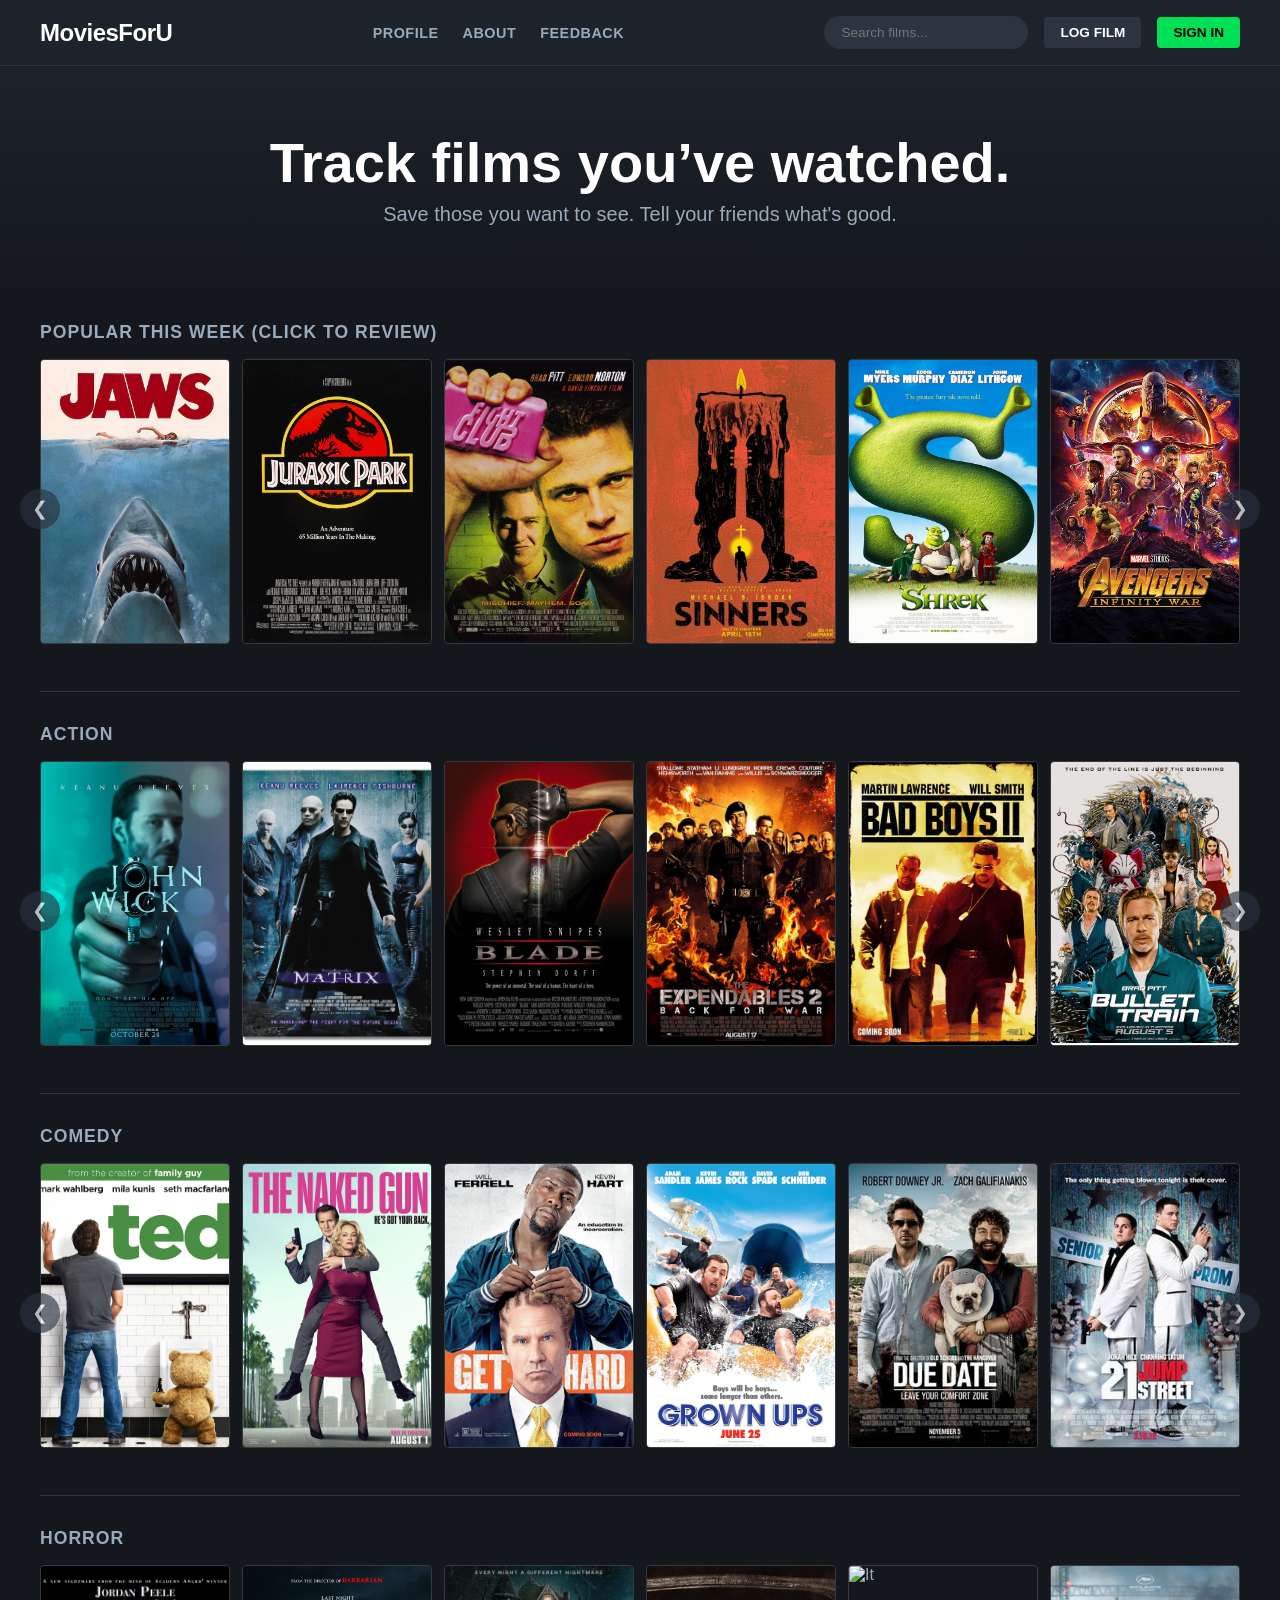
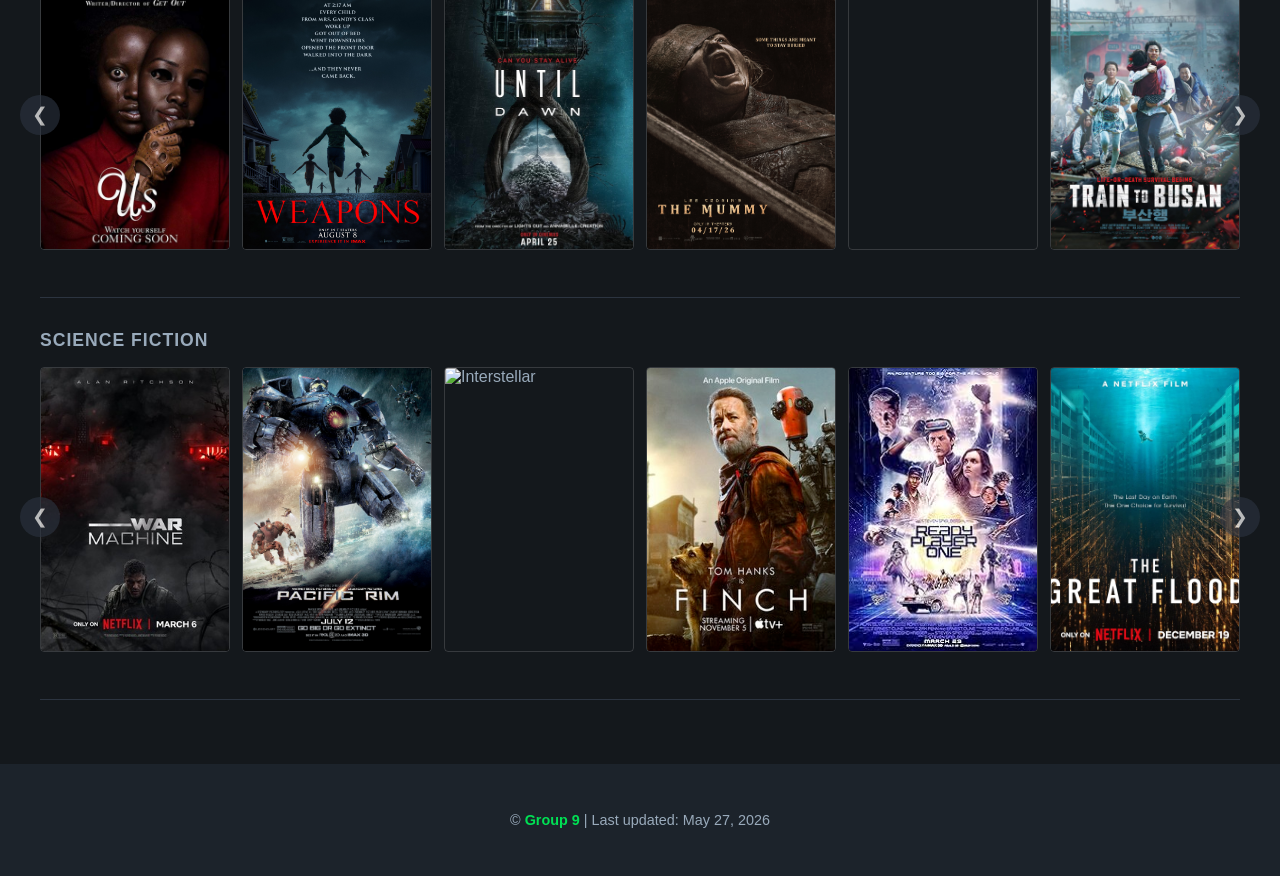
==== commit cafddf30: "Update index.html" ====
--- a/index.html
+++ b/index.html
@@ -162,7 +162,9 @@
 </main>
 
 <footer>
-    <div class="container"><p>© 2026 MoviesForU.</p></div>
+    <div class="container">
+        <p>© <a href="aboutus.html" class="footer-link">Group 9</a> | Last updated: May 27, 2026</p>
+    </div>
 </footer>
 
 <div class="modal-overlay" id="reviewModal">
--- a/style.css
+++ b/style.css
@@ -1,4 +1,4 @@
-/* CSS Variables for a Letterboxd-style theme */
+
 :root {
     --bg-dark: #14181C;
     --bg-panel: #2C3440;
@@ -608,4 +608,213 @@
 
 .auth-links a:hover {
     color: var(--accent-green);
-}+}
+
+/* =========================================
+   MODALS (Pop-ups)
+   ========================================= */
+.modal-overlay {
+    display: none; /* Hidden by default */
+    position: fixed;
+    top: 0; left: 0; width: 100%; height: 100%;
+    background: rgba(0, 0, 0, 0.85);
+    z-index: 1000;
+    justify-content: center;
+    align-items: center;
+    backdrop-filter: blur(5px);
+}
+
+.modal-content {
+    background: var(--bg-panel);
+    padding: 2.5rem;
+    border-radius: 8px;
+    width: 90%;
+    max-width: 450px;
+    position: relative;
+    box-shadow: 0 10px 30px rgba(0,0,0,0.8);
+    animation: slideUp 0.3s ease-out;
+}
+
+@keyframes slideUp {
+    from { transform: translateY(30px); opacity: 0; }
+    to { transform: translateY(0); opacity: 1; }
+}
+
+.close-btn {
+    position: absolute;
+    top: 15px; right: 20px;
+    background: none;
+    border: none;
+    color: var(--text-main);
+    font-size: 1.5rem;
+    cursor: pointer;
+    transition: color 0.2s;
+}
+
+.close-btn:hover { color: var(--text-light); }
+
+.modal-header {
+    display: flex;
+    gap: 1.5rem;
+    margin-bottom: 1.5rem;
+    align-items: center;
+}
+
+.modal-poster {
+    width: 80px;
+    border-radius: 4px;
+    border: var(--poster-border);
+}
+
+.success-message {
+    background-color: rgba(0, 224, 84, 0.1);
+    color: var(--accent-green);
+    padding: 12px;
+    border-radius: 4px;
+    text-align: center;
+    border: 1px solid var(--accent-green);
+}
+
+select.form-input, textarea.form-input {
+    font-family: inherit;
+    resize: vertical;
+}
+
+/* =========================================
+   ABOUT US PAGE
+   ========================================= */
+.team-grid {
+    display: grid;
+    grid-template-columns: repeat(auto-fit, minmax(250px, 1fr));
+    gap: 2rem;
+    margin-top: 3rem;
+}
+
+.team-card {
+    background: var(--bg-panel);
+    padding: 2rem;
+    border-radius: 8px;
+    text-align: center;
+    transition: transform 0.2s;
+}
+
+.team-card:hover { transform: translateY(-5px); }
+
+.team-card img {
+    width: 120px;
+    height: 120px;
+    border-radius: 50%;
+    object-fit: cover;
+    border: 3px solid var(--accent-green);
+    margin-bottom: 1rem;
+}
+
+.student-id {
+    color: var(--text-main);
+    font-size: 0.85rem;
+    margin-bottom: 0.5rem;
+}
+
+.role {
+    color: var(--accent-green);
+    font-weight: bold;
+    font-size: 0.9rem;
+    text-transform: uppercase;
+}
+
+
+
+/* =========================================
+   PROFILE PAGE UPDATES (Tabs & Bio)
+   ========================================= */
+
+.profile-bio {
+    color: var(--text-main);
+    font-size: 0.95rem;
+    line-height: 1.5;
+    margin-top: 0.8rem;
+    max-width: 600px;
+    font-style: italic;
+    border-left: 3px solid var(--bg-panel);
+    padding-left: 15px;
+}
+
+/* Static Grid for the 'My Catalogue' Tab */
+.catalogue-grid {
+    display: grid;
+    grid-template-columns: repeat(auto-fill, minmax(140px, 1fr));
+    gap: 15px;
+    margin-top: 1rem;
+    margin-bottom: 3rem;
+}
+
+.catalogue-grid .movie-card {
+    transition: transform 0.2s ease, z-index 0.2s ease;
+}
+
+.catalogue-grid .movie-card:hover {
+    transform: scale(1.05);
+    z-index: 10;
+}
+
+/* Ensure the tab content transitions smoothly */
+.tab-content {
+    animation: fadeIn 0.3s ease-in-out;
+}
+
+@keyframes fadeIn {
+    from { opacity: 0; transform: translateY(5px); }
+    to { opacity: 1; transform: translateY(0); }
+}
+
+
+
+/* =========================================
+   LOGGED FILMS DIARY SECTION
+   ========================================= */
+
+.logged-list {
+    display: flex;
+    flex-direction: column;
+    gap: 1rem;
+    max-width: 800px;
+    margin-bottom: 3rem;
+}
+
+.logged-item {
+    background: var(--bg-panel);
+    padding: 1.2rem 1.5rem;
+    border-radius: 4px;
+    border-left: 4px solid var(--accent-green);
+    animation: fadeIn 0.3s ease-in-out;
+}
+
+.logged-details h3 {
+    font-size: 1.2rem;
+    margin-bottom: 0.3rem;
+    color: var(--text-light);
+}
+
+.logged-details p {
+    font-size: 0.9rem;
+    color: var(--text-main);
+}
+
+
+/* =========================================
+   FOOTER LINK STYLING
+   ========================================= */
+footer p {
+    color: var(--text-main);
+}
+
+footer a.footer-link {
+    color: var(--accent-green);
+    font-weight: bold;
+    text-decoration: none;
+    transition: color 0.2s ease;
+}
+
+footer a.footer-link:hover {
+    color: var(--text-light);
+}
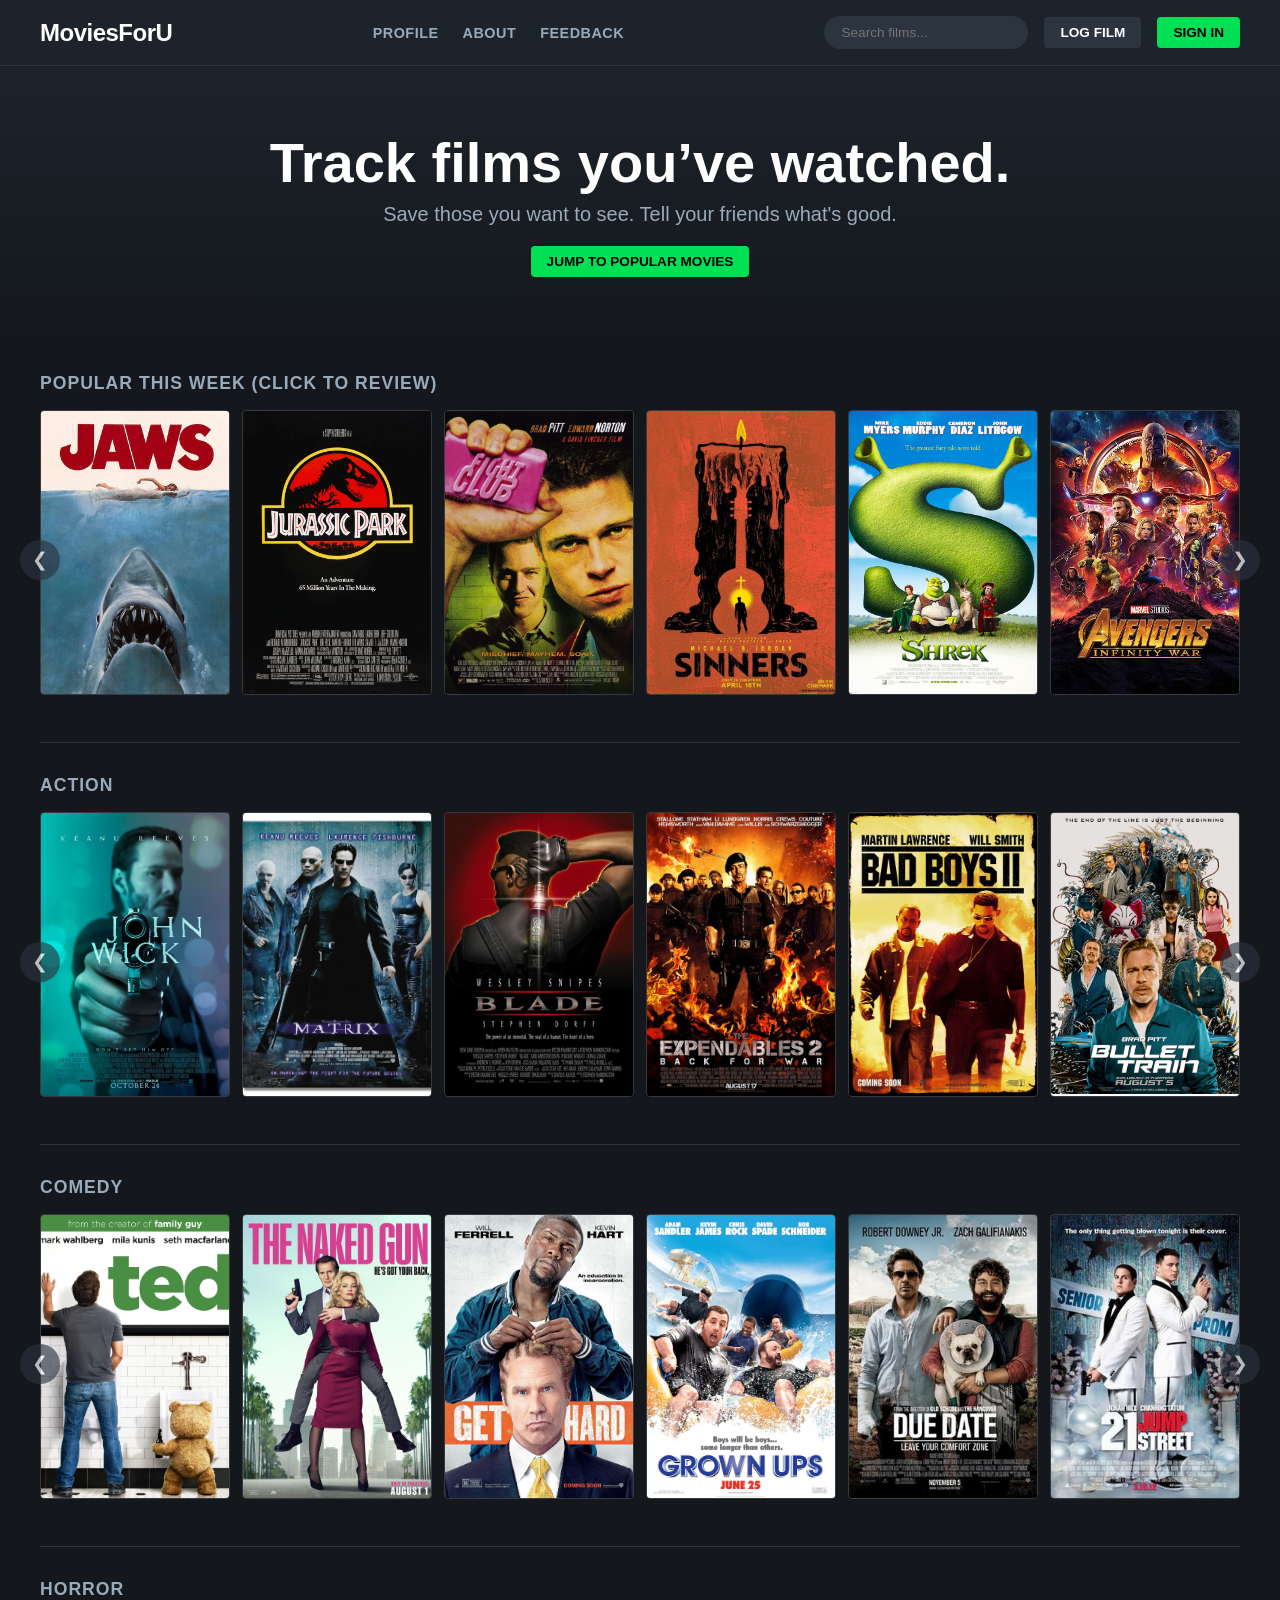
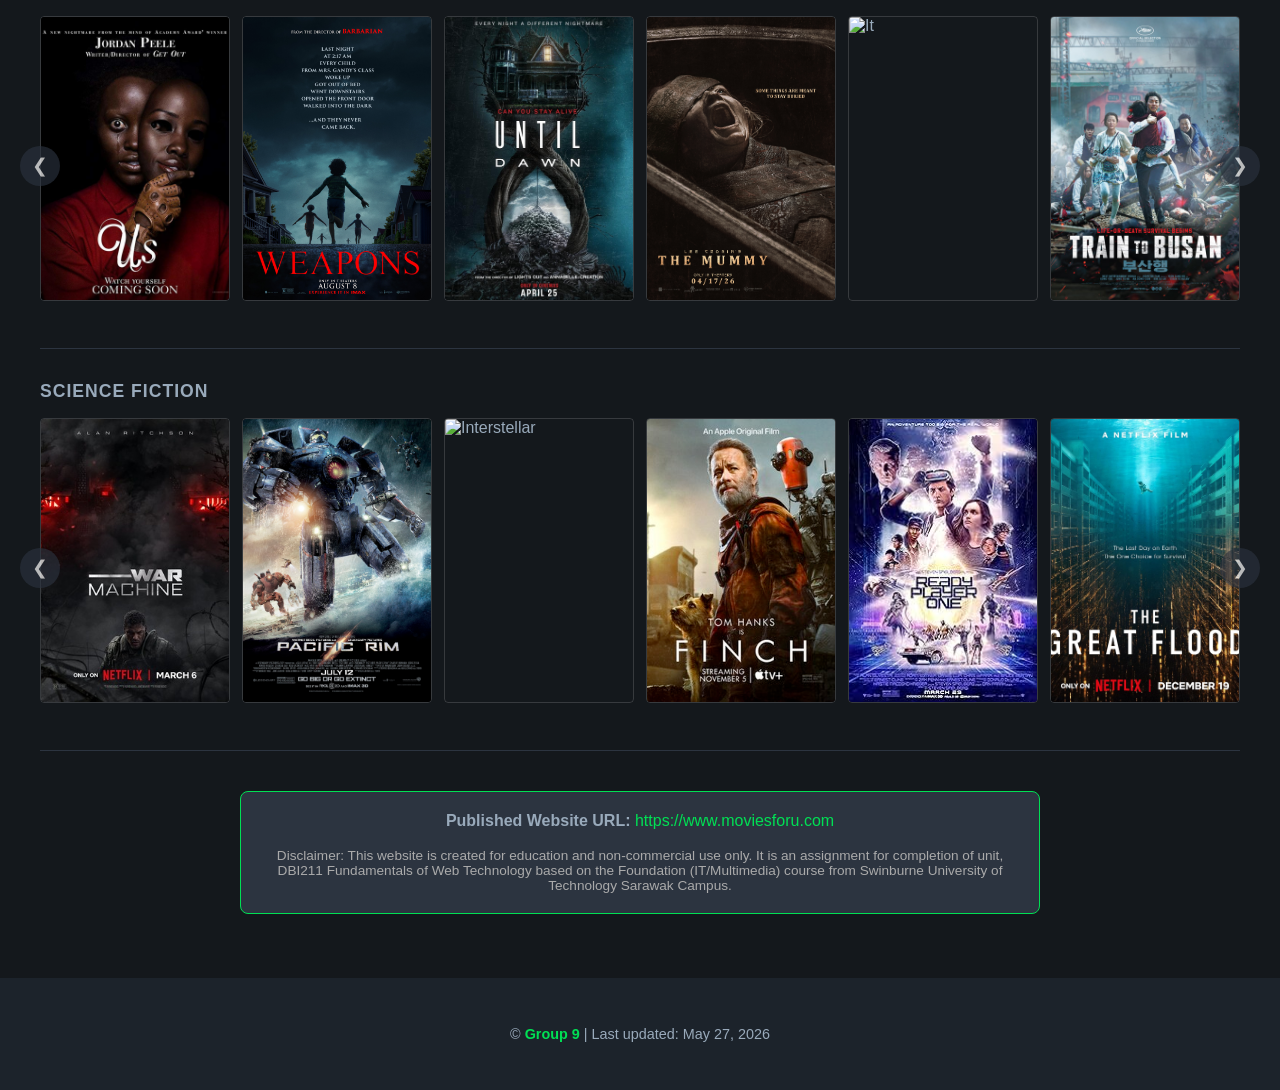
==== commit 129b5c8d: "Update index.html" ====
--- a/index.html
+++ b/index.html
@@ -13,11 +13,11 @@
         <nav>
             <div class="logo"><a href="index.html">MoviesForU</a></div>
 
-            <div class="nav-links">
-                <a href="profile.html" class="protected-link">Profile</a>
-                <a href="aboutus.html">About</a>
-                <a href="feedback.html">Feedback</a>
-            </div>
+            <ul class="nav-links">
+                <li><a href="profile.html" class="protected-link">Profile</a></li>
+                <li><a href="aboutus.html">About</a></li>
+                <li><a href="feedback.html">Feedback</a></li>
+            </ul>
 
             <div class="nav-right" id="nav-actions">
                 <div class="search-box">
@@ -30,11 +30,12 @@
     </div>
 </header>
 
-<main>
+<article>
     <section class="hero">
         <div class="container">
             <h1>Track films you’ve watched.</h1>
             <p>Save those you want to see. Tell your friends what's good.</p>
+            <a href="#popular-section" class="btn primary" style="margin-top: 20px; display: inline-block;">Jump to Popular Movies</a>
         </div>
     </section>
 
@@ -69,7 +70,6 @@
             </div>
             <div class="movie-wrapper">
                 <button class="scroll-btn left" onclick="scrollGrid(this, -800)">❮</button>
-
                 <div class="movie-grid">
                     <div class="movie-card"><a href="#"><img src="images/JohnWick.png" alt="John Wick"></a></div>
                     <div class="movie-card"><a href="#"><img src="images/Matrix.png" alt="Matrix"></a></div>
@@ -82,7 +82,6 @@
                     <div class="movie-card"><a href="#"><img src="images/EdgeOfTomorrow.png" alt="Edge of Tomorrow"></a></div>
                     <div class="movie-card"><a href="#"><img src="images/BladeRunner.png" alt="Blade Runner 2049"></a></div>
                 </div>
-
                 <button class="scroll-btn right" onclick="scrollGrid(this, 800)">❯</button>
             </div>
         </section>
@@ -93,7 +92,6 @@
             </div>
             <div class="movie-wrapper">
                 <button class="scroll-btn left" onclick="scrollGrid(this, -800)">❮</button>
-
                 <div class="movie-grid">
                     <div class="movie-card"><a href="#"><img src="images/Ted.png" alt="Ted"></a></div>
                     <div class="movie-card"><a href="#"><img src="images/TheNakedGun.png" alt="The Naked Gun"></a></div>
@@ -106,7 +104,6 @@
                     <div class="movie-card"><a href="#"><img src="images/TheFamilyPlan2.png" alt="The Family Plan 2"></a></div>
                     <div class="movie-card"><a href="#"><img src="images/TheGrandBudapestHotel.png" alt="The Grand Budapest Hotel"></a></div>
                 </div>
-
                 <button class="scroll-btn right" onclick="scrollGrid(this, 800)">❯</button>
             </div>
         </section>
@@ -117,7 +114,6 @@
             </div>
             <div class="movie-wrapper">
                 <button class="scroll-btn left" onclick="scrollGrid(this, -800)">❮</button>
-
                 <div class="movie-grid">
                     <div class="movie-card"><a href="#"><img src="images/Us.png" alt="Us"></a></div>
                     <div class="movie-card"><a href="#"><img src="images/Weapons.png" alt="Weapons"></a></div>
@@ -130,7 +126,6 @@
                     <div class="movie-card"><a href="#"><img src="images/TheAstronaut.png" alt="The Astronaut"></a></div>
                     <div class="movie-card"><a href="#"><img src="images/28DaysLater.png" alt="28 Days Later"></a></div>
                 </div>
-
                 <button class="scroll-btn right" onclick="scrollGrid(this, 800)">❯</button>
             </div>
         </section>
@@ -141,7 +136,6 @@
             </div>
             <div class="movie-wrapper">
                 <button class="scroll-btn left" onclick="scrollGrid(this, -800)">❮</button>
-
                 <div class="movie-grid">
                     <div class="movie-card"><a href="#"><img src="images/WarMachine.png" alt="War Machine"></a></div>
                     <div class="movie-card"><a href="#"><img src="images/PacificRim.png" alt="Pacific Rim"></a></div>
@@ -154,12 +148,17 @@
                     <div class="movie-card"><a href="#"><img src="images/Prometheus.png" alt="Prometheus"></a></div>
                     <div class="movie-card"><a href="#"><img src="images/TheRunningMan.png" alt="The Running Man"></a></div>
                 </div>
-
-                <button class="scroll-btn right" onclick="scrollGrid(this, 800)">❯</button>
-            </div>
-        </section>
-    </div>
-</main>
+                <button class="scroll-btn right" onclick="scrollGrid(this, 800)">❯</button>
+            </div>
+        </section>
+        
+        <div class="disclaimer-box">
+            <p><strong>Published Website URL:</strong> <a href="#" style="color: var(--accent-green);">https://www.moviesforu.com</a></p>
+            <br>
+            <p style="font-size: 0.85rem; color: #aaa;">Disclaimer: This website is created for education and non-commercial use only. It is an assignment for completion of unit, DBI211 Fundamentals of Web Technology based on the Foundation (IT/Multimedia) course from Swinburne University of Technology Sarawak Campus.</p>
+        </div>
+    </div>
+</article>
 
 <footer>
     <div class="container">
@@ -213,20 +212,21 @@
 </div>
 
 <script>
-    // 1. Grid Scrolling
+    // Requirement 13: Comments explaining Javascript complex functions
+    
+    /* Function to smoothly scroll the horizontal movie grids */
     function scrollGrid(buttonElement, scrollOffset) {
         const grid = buttonElement.parentElement.querySelector('.movie-grid');
         grid.scrollBy({ left: scrollOffset, behavior: 'smooth' });
     }
 
-    // 2. Authentication Check for Header
+    /* Event listener checks local storage to modify DOM based on login state */
     document.addEventListener('DOMContentLoaded', () => {
         const isLoggedIn = localStorage.getItem('isLoggedIn') === 'true';
         const protectedLinks = document.querySelectorAll('.protected-link');
 
         if (isLoggedIn) {
             const username = localStorage.getItem('username') || 'MovieBuff99';
-            // Swap the Sign in button out for the Profile Link
             const headerRight = document.getElementById('nav-actions');
             headerRight.innerHTML = `
                 <div class="search-box">
@@ -234,12 +234,11 @@
                 </div>
                 <a href="#" onclick="openLogModal(); return false;" class="btn">Log Film</a>
                 <a href="profile.html" class="nav-profile-link">
-                    <img src="images/odst.jpg" class="nav-avatar">
+                    <img src="images/odst.jpg" class="nav-avatar" alt="Avatar">
                     <span>${username}</span>
                 </a>
             `;
         } else {
-            // Intercept clicks to protected links if not logged in
             protectedLinks.forEach(link => {
                 link.addEventListener('click', (e) => {
                     e.preventDefault();
@@ -249,13 +248,12 @@
         }
     });
 
-    // 3. Live Search Functionality
+    /* Live search: iterates through movie cards and hides those that don't match query */
     function filterMovies() {
         const query = document.getElementById('searchInput').value.toLowerCase();
         const cards = document.querySelectorAll('.movie-card');
 
         cards.forEach(card => {
-            // Find the image alt tag (since it holds the movie title)
             const img = card.querySelector('img');
             if (img && img.alt.toLowerCase().includes(query)) {
                 card.style.display = 'block';
@@ -265,9 +263,7 @@
         });
     }
 
-    // 4. Modal Functionality
     function openReviewModal(title, imgSrc) {
-        // Must be logged in to review
         if(localStorage.getItem('isLoggedIn') !== 'true') {
             window.location.href = 'login.html';
             return;
@@ -289,19 +285,12 @@
         document.getElementById(modalId).style.display = 'none';
     }
 
-    // Close modals if clicking outside the box
-    window.onclick = function(event) {
-        if (event.target.classList.contains('modal-overlay')) {
-            event.target.style.display = "none";
-        }
-    }
-
-    // Generic form submission simulation for modals
+    /* Generic form submission handler */
     function submitForm(event, modalId, successMessage) {
         event.preventDefault();
-        alert(successMessage); // Show a quick alert
-        closeModal(modalId);   // Close the modal
-        event.target.reset();  // Clear the form fields
+        alert(successMessage); 
+        closeModal(modalId);   
+        event.target.reset();  
     }
 </script>
 
--- a/style.css
+++ b/style.css
@@ -1,4 +1,6 @@
-
+/* =========================================
+   VARIABLES & COLOR THEME
+   ========================================= */
 :root {
     --bg-dark: #14181C;
     --bg-panel: #2C3440;
@@ -9,7 +11,9 @@
     --poster-border: 1px solid rgba(255, 255, 255, 0.15);
 }
 
-/* Reset & Base Styles */
+/* =========================================
+   RESET & BASE STYLES
+   ========================================= */
 * {
     margin: 0;
     padding: 0;
@@ -33,14 +37,16 @@
     font-weight: 600;
 }
 
-/* Container Layout */
+/* Container Layout utilizing percentage widths for fluid layout */
 .container {
     width: 95%;
     max-width: 1200px;
     margin: 0 auto;
 }
 
-/* Header & Navigation */
+/* =========================================
+   HEADER & NAVIGATION
+   ========================================= */
 header {
     background-color: var(--bg-nav);
     border-bottom: 1px solid var(--bg-panel);
@@ -63,21 +69,26 @@
     letter-spacing: -0.5px;
 }
 
-.nav-links {
+/* Unordered list styling for navigation (Assignment Requirement) */
+ul.nav-links {
+    list-style: none; /* Removes bullet points */
     display: flex;
     gap: 1.5rem;
     align-items: center;
+}
+
+ul.nav-links li {
     font-size: 0.9rem;
     text-transform: uppercase;
     font-weight: 600;
     letter-spacing: 0.5px;
 }
 
-.nav-links a {
+ul.nav-links a {
     transition: color 0.2s ease;
 }
 
-.nav-links a:hover {
+ul.nav-links a:hover {
     color: var(--accent-green);
 }
 
@@ -87,7 +98,32 @@
     gap: 1rem;
 }
 
-/* Search Bar */
+/* Logged-in Header Profile Link */
+.nav-profile-link {
+    display: flex;
+    align-items: center;
+    gap: 10px;
+    font-size: 0.9rem;
+    font-weight: 600;
+    color: var(--text-light);
+    transition: color 0.2s;
+}
+
+.nav-profile-link:hover {
+    color: var(--accent-green);
+}
+
+.nav-avatar {
+    width: 32px;
+    height: 32px;
+    border-radius: 50%;
+    border: 1px solid var(--accent-green);
+    object-fit: cover;
+}
+
+/* =========================================
+   SEARCH BAR
+   ========================================= */
 .search-box {
     position: relative;
     display: flex;
@@ -112,7 +148,9 @@
     border-color: var(--accent-green);
 }
 
-/* Buttons */
+/* =========================================
+   BUTTONS
+   ========================================= */
 .btn {
     background: var(--bg-panel);
     color: var(--text-light);
@@ -139,7 +177,16 @@
     color: #fff;
 }
 
-/* Hero Section */
+.btn.full-width {
+    width: 100%;
+    padding: 12px;
+    font-size: 1rem;
+    margin-top: 0.5rem;
+}
+
+/* =========================================
+   HERO SECTION
+   ========================================= */
 .hero {
     text-align: center;
     padding: 4rem 1rem;
@@ -156,7 +203,9 @@
     color: var(--text-main);
 }
 
-/* Fluid Movie Categories */
+/* =========================================
+   MOVIE CATEGORIES & FLUID GRIDS
+   ========================================= */
 .movie-category {
     padding: 2rem 0;
     border-bottom: 1px solid var(--bg-panel);
@@ -176,12 +225,6 @@
     color: var(--text-main);
 }
 
-.movie-category h2:hover {
-    color: var(--accent-green);
-    cursor: pointer;
-}
-
-/* Horizontal Scrolling Grid */
 .movie-wrapper {
     position: relative;
 }
@@ -206,9 +249,9 @@
     border-radius: 10px;
 }
 
-/* Fluid Poster Cards */
 .movie-card {
-    flex: 0 0 calc(16.666% - 10px);
+    /* Fluid calculation: Shrinks based on container width */
+    flex: 0 0 calc(16.666% - 10px); 
     min-width: 140px;
     scroll-snap-align: start;
     position: relative;
@@ -236,7 +279,7 @@
     border-color: var(--accent-green);
 }
 
-/* Scroll Buttons */
+/* Scroll Buttons for Grid */
 .scroll-btn {
     position: absolute;
     top: 50%;
@@ -266,266 +309,14 @@
 .left { left: -20px; }
 .right { right: -20px; }
 
-/* Footer */
-footer {
-    text-align: center;
-    padding: 3rem 1rem;
-    font-size: 0.9rem;
-    color: var(--text-main);
-    background-color: var(--bg-nav);
-    margin-top: 4rem;
-}
-
-/* Responsive Breakpoints */
-@media (max-width: 1024px) {
-    .movie-card { flex: 0 0 calc(20% - 10px); }
-}
-@media (max-width: 768px) {
-    .nav-links { display: none; }
-    .movie-card { flex: 0 0 calc(25% - 10px); }
-    .scroll-btn { display: none; }
-}
-@media (max-width: 480px) {
-    .movie-card { flex: 0 0 calc(33.333% - 10px); }
-}
-
-
-
-
-/* Profile Section */
-
-
-
-.profile-header {
-    display: flex;
-    justify-content: space-between;
-    align-items: center;
-    padding: 3rem 0;
-    border-bottom: 1px solid var(--bg-panel);
-    flex-wrap: wrap;
-    gap: 2rem;
-}
-
-.profile-info {
-    display: flex;
-    align-items: center;
-    gap: 1.5rem;
-}
-
-.avatar img {
-    width: 100px;
-    height: 100px;
-    border-radius: 50%;
-    object-fit: cover;
-    border: 2px solid var(--bg-panel);
-}
-
-.user-details h1 {
-    font-size: 2rem;
-    margin-bottom: 0.5rem;
-}
-
-/* Stats */
-.profile-stats {
-    display: flex;
-    gap: 2rem;
-}
-
-.stat-box {
-    text-align: center;
-    display: flex;
-    flex-direction: column;
-}
-
-.stat-number {
-    font-size: 1.5rem;
-    font-weight: bold;
-    color: var(--text-light);
-}
-
-.stat-label {
-    font-size: 0.8rem;
-    text-transform: uppercase;
-    color: var(--text-main);
-    letter-spacing: 1px;
-}
-
-/* Sub-Navigation */
-.profile-nav {
-    display: flex;
-    gap: 2rem;
-    padding: 0;
-    border-bottom: 1px solid var(--bg-panel);
-    margin-bottom: 2rem;
-}
-
-.profile-nav a {
-    padding: 1rem 0;
-    font-size: 0.9rem;
-    text-transform: uppercase;
-    font-weight: 600;
-    letter-spacing: 0.5px;
-    color: var(--text-main);
-    border-bottom: 2px solid transparent;
-    transition: all 0.2s;
-}
-
-.profile-nav a:hover {
-    color: var(--text-light);
-}
-
-.profile-nav a.active {
-    color: var(--text-light);
-    border-bottom-color: var(--accent-green);
-}
-
-/* Profile Grid Layout */
-.profile-content {
-    display: grid;
-    grid-template-columns: 2.5fr 1fr;
-    gap: 3rem;
-}
-
-/* Favorites Grid */
-.section-header {
-    margin-bottom: 1rem;
-    padding-bottom: 0.5rem;
-    border-bottom: 1px solid var(--bg-panel);
-}
-
-.section-header h2 {
-    font-size: 1rem;
-    text-transform: uppercase;
-    letter-spacing: 1px;
-    color: var(--text-main);
-}
-
-.favorites-grid {
-    display: grid;
-    grid-template-columns: repeat(4, 1fr);
-    gap: 15px;
-    margin-bottom: 3rem;
-}
-
-/* Activity List */
-.activity-list {
-    display: flex;
-    flex-direction: column;
-    gap: 1.5rem;
-}
-
-.activity-item {
-    display: flex;
-    gap: 1.5rem;
-    background: var(--bg-panel);
-    padding: 1rem;
-    border-radius: 4px;
-}
-
-.activity-poster {
-    width: 60px;
-    aspect-ratio: 2 / 3;
-    border-radius: 4px;
-    object-fit: cover;
-}
-
-.activity-details h3 {
-    font-size: 1.2rem;
-    margin-bottom: 0.2rem;
-}
-
-.activity-details h3 span {
-    font-size: 0.9rem;
-    color: var(--text-main);
-    font-weight: normal;
-}
-
-.rating {
-    color: var(--accent-green);
-    margin-bottom: 0.5rem;
-    letter-spacing: 2px;
-}
-
-.review-preview {
-    font-size: 0.95rem;
-    color: #ccc;
-    line-height: 1.4;
-}
-
-/* Sidebar */
-.profile-sidebar {
-    display: flex;
-    flex-direction: column;
-    gap: 2rem;
-}
-
-.sidebar-section h3 {
-    font-size: 0.9rem;
-    text-transform: uppercase;
-    letter-spacing: 1px;
-    color: var(--text-main);
-    margin-bottom: 0.8rem;
-    border-bottom: 1px solid var(--bg-panel);
-    padding-bottom: 0.5rem;
-}
-
-.sidebar-section p {
-    font-size: 0.95rem;
-    line-height: 1.5;
-    margin-bottom: 0.5rem;
-}
-
-.sidebar-section strong {
-    color: var(--text-light);
-}
-
-/* Responsive adjustments for Profile */
-@media (max-width: 768px) {
-    .profile-content {
-        grid-template-columns: 1fr; /* Stack sidebar under main content on mobile */
-    }
-    .profile-nav {
-        overflow-x: auto; /* Allow side-scrolling for tabs on mobile */
-        white-space: nowrap;
-    }
-}
-
-
-/* Logged-in Header Profile Link */
-.nav-profile-link {
-    display: flex;
-    align-items: center;
-    gap: 10px;
-    font-size: 0.9rem;
-    font-weight: 600;
-    color: var(--text-light);
-    transition: color 0.2s;
-}
-
-.nav-profile-link:hover {
-    color: var(--accent-green);
-}
-
-.nav-avatar {
-    width: 32px;
-    height: 32px;
-    border-radius: 50%;
-    border: 1px solid var(--accent-green);
-    object-fit: cover;
-}
-
-
-
-
-/* =========================================
-   AUTHENTICATION PAGES (Login / Signup)
-   ========================================= */
-
+/* =========================================
+   AUTHENTICATION & FORMS
+   ========================================= */
 .auth-wrapper {
     display: flex;
     justify-content: center;
     align-items: center;
-    min-height: calc(100vh - 250px); /* Centers vertically between header and footer */
+    min-height: calc(100vh - 250px);
     padding: 3rem 1rem;
 }
 
@@ -587,11 +378,9 @@
     background: #1a2026;
 }
 
-.btn.full-width {
-    width: 100%;
-    padding: 12px;
-    font-size: 1rem;
-    margin-top: 0.5rem;
+select.form-input, textarea.form-input {
+    font-family: inherit;
+    resize: vertical;
 }
 
 .auth-links {
@@ -610,11 +399,40 @@
     color: var(--accent-green);
 }
 
+/* Form Styling Additions for Assignment Requirements */
+fieldset {
+    border: 1px solid var(--text-main);
+    border-radius: 8px;
+    padding: 1.5rem;
+    margin-bottom: 1.5rem;
+}
+
+legend {
+    padding: 0 10px;
+    color: var(--accent-green);
+    font-weight: bold;
+    text-transform: uppercase;
+    font-size: 0.9rem;
+}
+
+.form-table {
+    width: 100%;
+}
+
+.form-table td {
+    padding: 10px 0;
+    vertical-align: top;
+}
+
+.form-table td:first-child {
+    width: 30%;
+}
+
 /* =========================================
    MODALS (Pop-ups)
    ========================================= */
 .modal-overlay {
-    display: none; /* Hidden by default */
+    display: none; 
     position: fixed;
     top: 0; left: 0; width: 100%; height: 100%;
     background: rgba(0, 0, 0, 0.85);
@@ -632,6 +450,7 @@
     max-width: 450px;
     position: relative;
     box-shadow: 0 10px 30px rgba(0,0,0,0.8);
+    /* Slide up animation for complex CSS requirement */
     animation: slideUp 0.3s ease-out;
 }
 
@@ -675,9 +494,15 @@
     border: 1px solid var(--accent-green);
 }
 
-select.form-input, textarea.form-input {
-    font-family: inherit;
-    resize: vertical;
+.error-message {
+    background-color: rgba(255, 68, 68, 0.1);
+    color: #ff4444;
+    padding: 12px;
+    border-radius: 4px;
+    font-size: 0.85rem;
+    border: 1px solid #ff4444;
+    text-align: center;
+    margin-bottom: 0.5rem;
 }
 
 /* =========================================
@@ -720,13 +545,233 @@
     font-weight: bold;
     font-size: 0.9rem;
     text-transform: uppercase;
-}
-
-
-
-/* =========================================
-   PROFILE PAGE UPDATES (Tabs & Bio)
-   ========================================= */
+    margin-bottom: 1rem;
+}
+
+.member-desc {
+    font-size: 0.9rem;
+    line-height: 1.4;
+    color: #ccc;
+}
+
+/* Academic Table Requirement Styles */
+.academic-table {
+    width: 100%;
+    border-collapse: collapse;
+    margin: 3rem 0;
+    background-color: var(--bg-panel);
+    border-radius: 8px;
+    overflow: hidden;
+}
+
+.academic-table caption {
+    caption-side: top;
+    font-size: 1.2rem;
+    color: var(--accent-green);
+    margin-bottom: 10px;
+    font-weight: bold;
+}
+
+.academic-table th, .academic-table td {
+    padding: 15px;
+    text-align: left;
+    border-bottom: 1px solid var(--bg-dark);
+}
+
+.academic-table th {
+    background-color: #1a2026;
+    color: var(--text-light);
+    text-transform: uppercase;
+    font-size: 0.9rem;
+}
+
+.academic-table td {
+    font-size: 0.95rem;
+}
+
+/* Nested lists requirement styles */
+.about-lists ul {
+    margin-left: 20px;
+    margin-bottom: 15px;
+    color: #ccc;
+    line-height: 1.6;
+}
+
+/* =========================================
+   PROFILE PAGE (Tabs & Bio)
+   ========================================= */
+.profile-header {
+    display: flex;
+    justify-content: space-between;
+    align-items: center;
+    padding: 3rem 0;
+    border-bottom: 1px solid var(--bg-panel);
+    flex-wrap: wrap;
+    gap: 2rem;
+}
+
+.profile-info {
+    display: flex;
+    align-items: center;
+    gap: 1.5rem;
+}
+
+.avatar img {
+    width: 100px;
+    height: 100px;
+    border-radius: 50%;
+    object-fit: cover;
+    border: 2px solid var(--bg-panel);
+}
+
+.user-details h1 {
+    font-size: 2rem;
+    margin-bottom: 0.5rem;
+}
+
+.profile-stats {
+    display: flex;
+    gap: 2rem;
+}
+
+.stat-box {
+    text-align: center;
+    display: flex;
+    flex-direction: column;
+}
+
+.stat-number {
+    font-size: 1.5rem;
+    font-weight: bold;
+    color: var(--text-light);
+}
+
+.stat-label {
+    font-size: 0.8rem;
+    text-transform: uppercase;
+    color: var(--text-main);
+    letter-spacing: 1px;
+}
+
+.profile-nav {
+    display: flex;
+    gap: 2rem;
+    padding: 0;
+    border-bottom: 1px solid var(--bg-panel);
+    margin-bottom: 2rem;
+}
+
+.profile-nav a {
+    padding: 1rem 0;
+    font-size: 0.9rem;
+    text-transform: uppercase;
+    font-weight: 600;
+    letter-spacing: 0.5px;
+    color: var(--text-main);
+    border-bottom: 2px solid transparent;
+    transition: all 0.2s;
+}
+
+.profile-nav a:hover {
+    color: var(--text-light);
+}
+
+.profile-nav a.active {
+    color: var(--text-light);
+    border-bottom-color: var(--accent-green);
+}
+
+.profile-content {
+    display: grid;
+    grid-template-columns: 2.5fr 1fr;
+    gap: 3rem;
+}
+
+.section-header {
+    margin-bottom: 1rem;
+    padding-bottom: 0.5rem;
+    border-bottom: 1px solid var(--bg-panel);
+}
+
+.section-header h2 {
+    font-size: 1rem;
+    text-transform: uppercase;
+    letter-spacing: 1px;
+    color: var(--text-main);
+}
+
+.favorites-grid {
+    display: grid;
+    grid-template-columns: repeat(4, 1fr);
+    gap: 15px;
+    margin-bottom: 3rem;
+}
+
+.activity-list {
+    display: flex;
+    flex-direction: column;
+    gap: 1.5rem;
+}
+
+.activity-item {
+    display: flex;
+    gap: 1.5rem;
+    background: var(--bg-panel);
+    padding: 1rem;
+    border-radius: 4px;
+}
+
+.activity-poster {
+    width: 60px;
+    aspect-ratio: 2 / 3;
+    border-radius: 4px;
+    object-fit: cover;
+}
+
+.activity-details h3 {
+    font-size: 1.2rem;
+    margin-bottom: 0.2rem;
+}
+
+.activity-details h3 span {
+    font-size: 0.9rem;
+    color: var(--text-main);
+    font-weight: normal;
+}
+
+.rating {
+    color: var(--accent-green);
+    margin-bottom: 0.5rem;
+    letter-spacing: 2px;
+}
+
+.review-preview {
+    font-size: 0.95rem;
+    color: #ccc;
+    line-height: 1.4;
+}
+
+.profile-sidebar {
+    display: flex;
+    flex-direction: column;
+    gap: 2rem;
+}
+
+.sidebar-section h3 {
+    font-size: 0.9rem;
+    text-transform: uppercase;
+    letter-spacing: 1px;
+    color: var(--text-main);
+    margin-bottom: 0.8rem;
+    border-bottom: 1px solid var(--bg-panel);
+    padding-bottom: 0.5rem;
+}
+
+.sidebar-section p {
+    font-size: 0.95rem;
+    line-height: 1.5;
+    margin-bottom: 0.5rem;
+}
 
 .profile-bio {
     color: var(--text-main);
@@ -739,7 +784,6 @@
     padding-left: 15px;
 }
 
-/* Static Grid for the 'My Catalogue' Tab */
 .catalogue-grid {
     display: grid;
     grid-template-columns: repeat(auto-fill, minmax(140px, 1fr));
@@ -757,7 +801,6 @@
     z-index: 10;
 }
 
-/* Ensure the tab content transitions smoothly */
 .tab-content {
     animation: fadeIn 0.3s ease-in-out;
 }
@@ -766,12 +809,6 @@
     from { opacity: 0; transform: translateY(5px); }
     to { opacity: 1; transform: translateY(0); }
 }
-
-
-
-/* =========================================
-   LOGGED FILMS DIARY SECTION
-   ========================================= */
 
 .logged-list {
     display: flex;
@@ -800,10 +837,18 @@
     color: var(--text-main);
 }
 
-
-/* =========================================
-   FOOTER LINK STYLING
-   ========================================= */
+/* =========================================
+   FOOTER SECTION
+   ========================================= */
+footer {
+    text-align: center;
+    padding: 3rem 1rem;
+    font-size: 0.9rem;
+    color: var(--text-main);
+    background-color: var(--bg-nav);
+    margin-top: 4rem;
+}
+
 footer p {
     color: var(--text-main);
 }
@@ -818,3 +863,31 @@
 footer a.footer-link:hover {
     color: var(--text-light);
 }
+
+.disclaimer-box {
+    background-color: var(--bg-panel);
+    padding: 20px;
+    margin: 40px auto 0 auto;
+    border-radius: 8px;
+    text-align: center;
+    max-width: 800px;
+    border: 1px solid var(--accent-green);
+}
+
+/* =========================================
+   RESPONSIVE QUERIES
+   ========================================= */
+@media (max-width: 1024px) {
+    .movie-card { flex: 0 0 calc(20% - 10px); }
+}
+@media (max-width: 768px) {
+    .nav-links { display: none; }
+    .movie-card { flex: 0 0 calc(25% - 10px); }
+    .scroll-btn { display: none; }
+    .profile-content { grid-template-columns: 1fr; }
+    .profile-nav { overflow-x: auto; white-space: nowrap; }
+    .form-table td { display: block; width: 100% !important; } /* Stacks form elements on mobile */
+}
+@media (max-width: 480px) {
+    .movie-card { flex: 0 0 calc(33.333% - 10px); }
+}
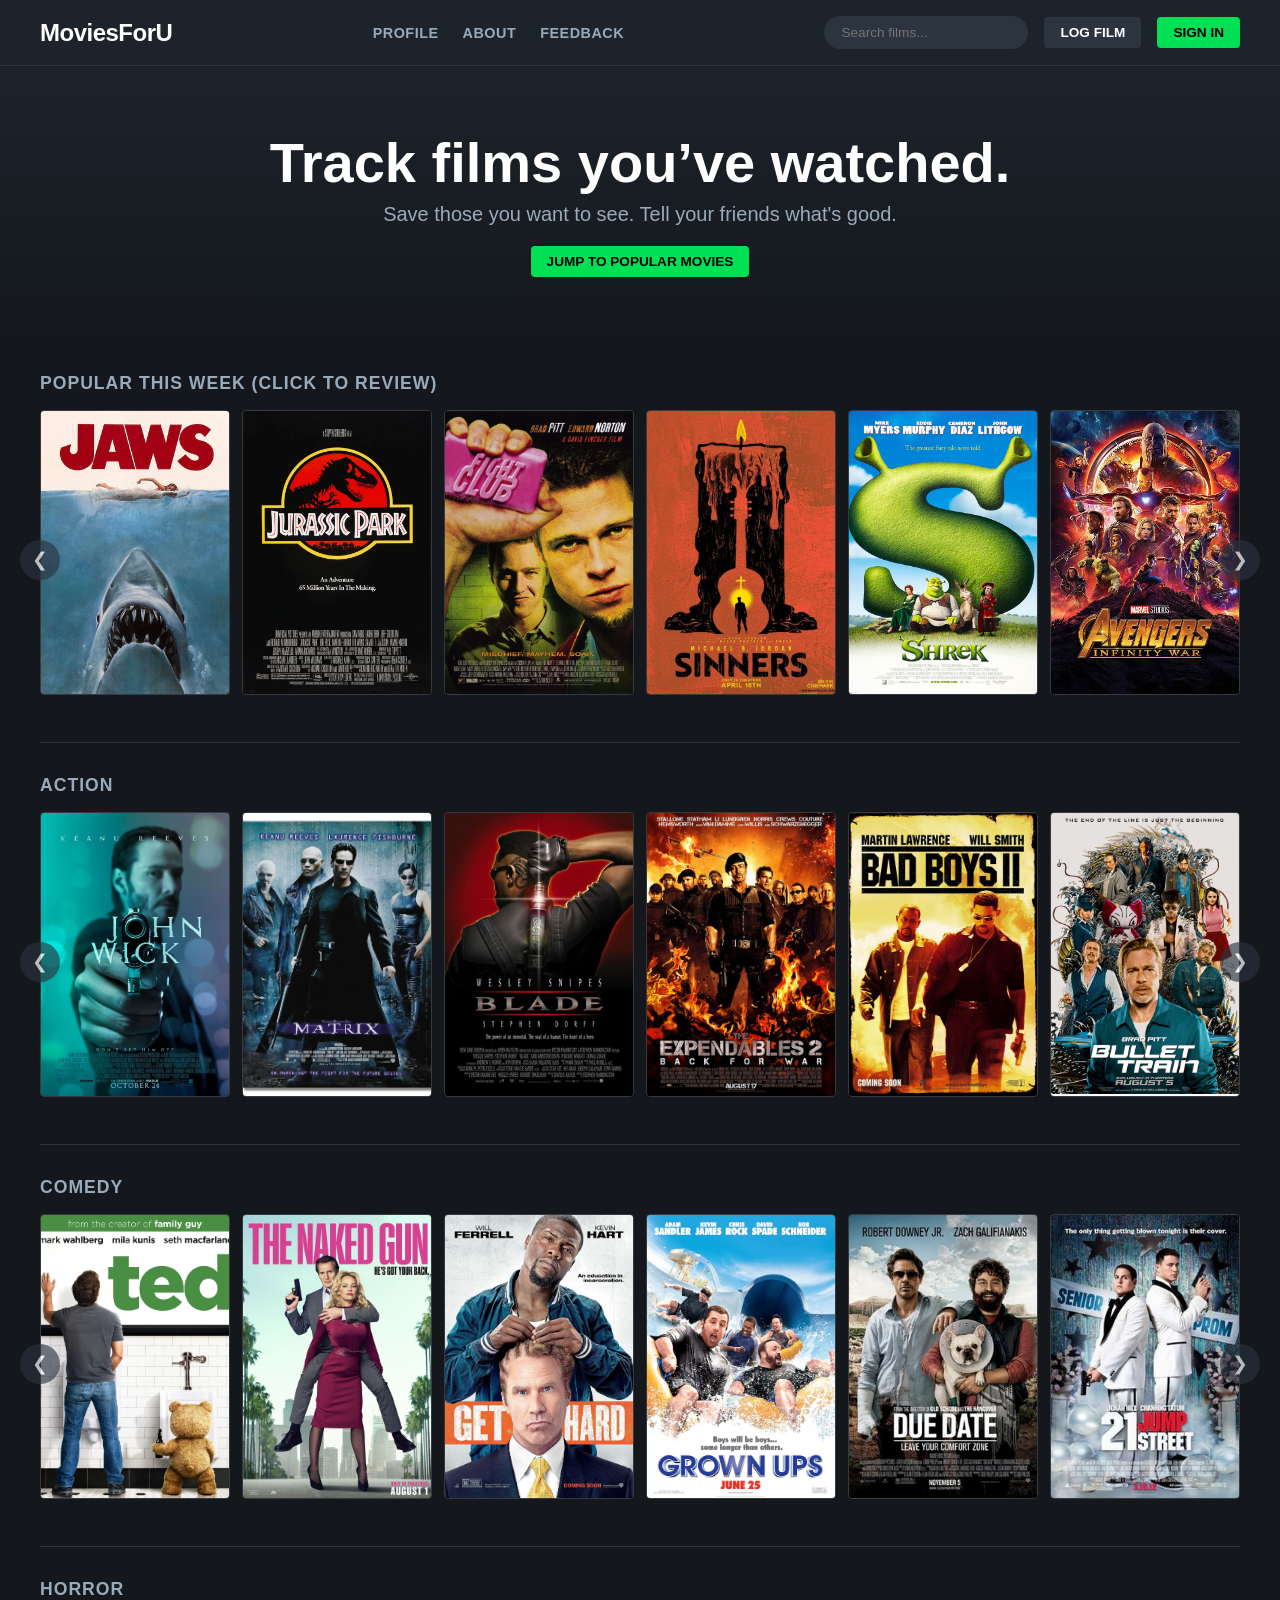
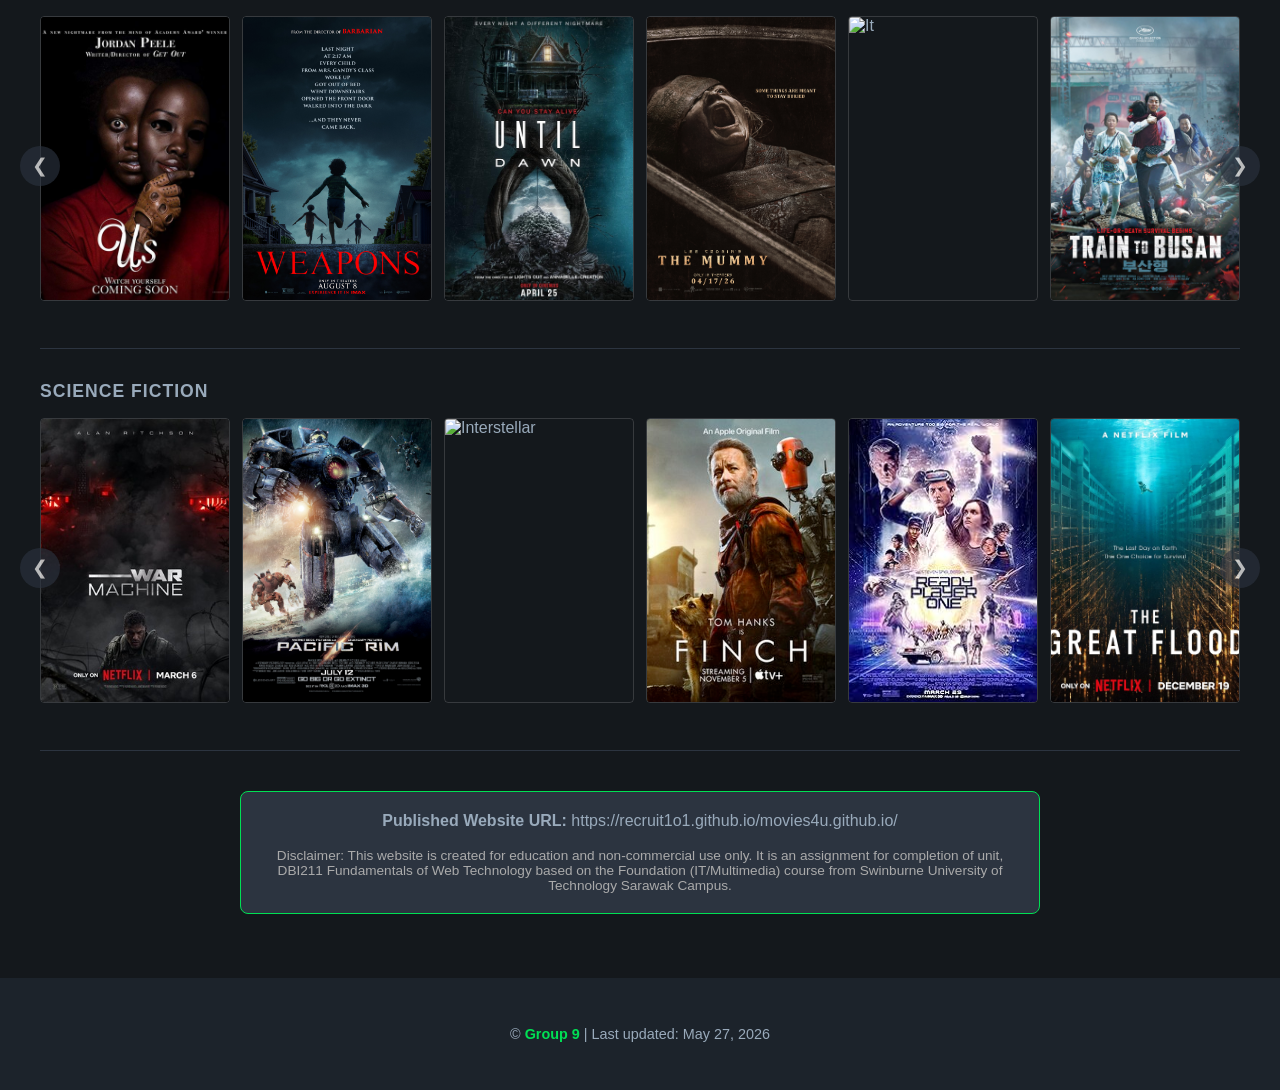
==== commit 4c796ad0: "Update index.html" ====
--- a/index.html
+++ b/index.html
@@ -153,7 +153,7 @@
         </section>
         
         <div class="disclaimer-box">
-            <p><strong>Published Website URL:</strong> <a href="#" style="color: var(--accent-green);">https://www.moviesforu.com</a></p>
+            <p><strong>Published Website URL:</strong> <a href="#" style="color: var(--accent-green);"><a href="https://recruit1o1.github.io/movies4u.github.io/">https://recruit1o1.github.io/movies4u.github.io/</a></a></p>
             <br>
             <p style="font-size: 0.85rem; color: #aaa;">Disclaimer: This website is created for education and non-commercial use only. It is an assignment for completion of unit, DBI211 Fundamentals of Web Technology based on the Foundation (IT/Multimedia) course from Swinburne University of Technology Sarawak Campus.</p>
         </div>
@@ -212,7 +212,6 @@
 </div>
 
 <script>
-    // Requirement 13: Comments explaining Javascript complex functions
     
     /* Function to smoothly scroll the horizontal movie grids */
     function scrollGrid(buttonElement, scrollOffset) {
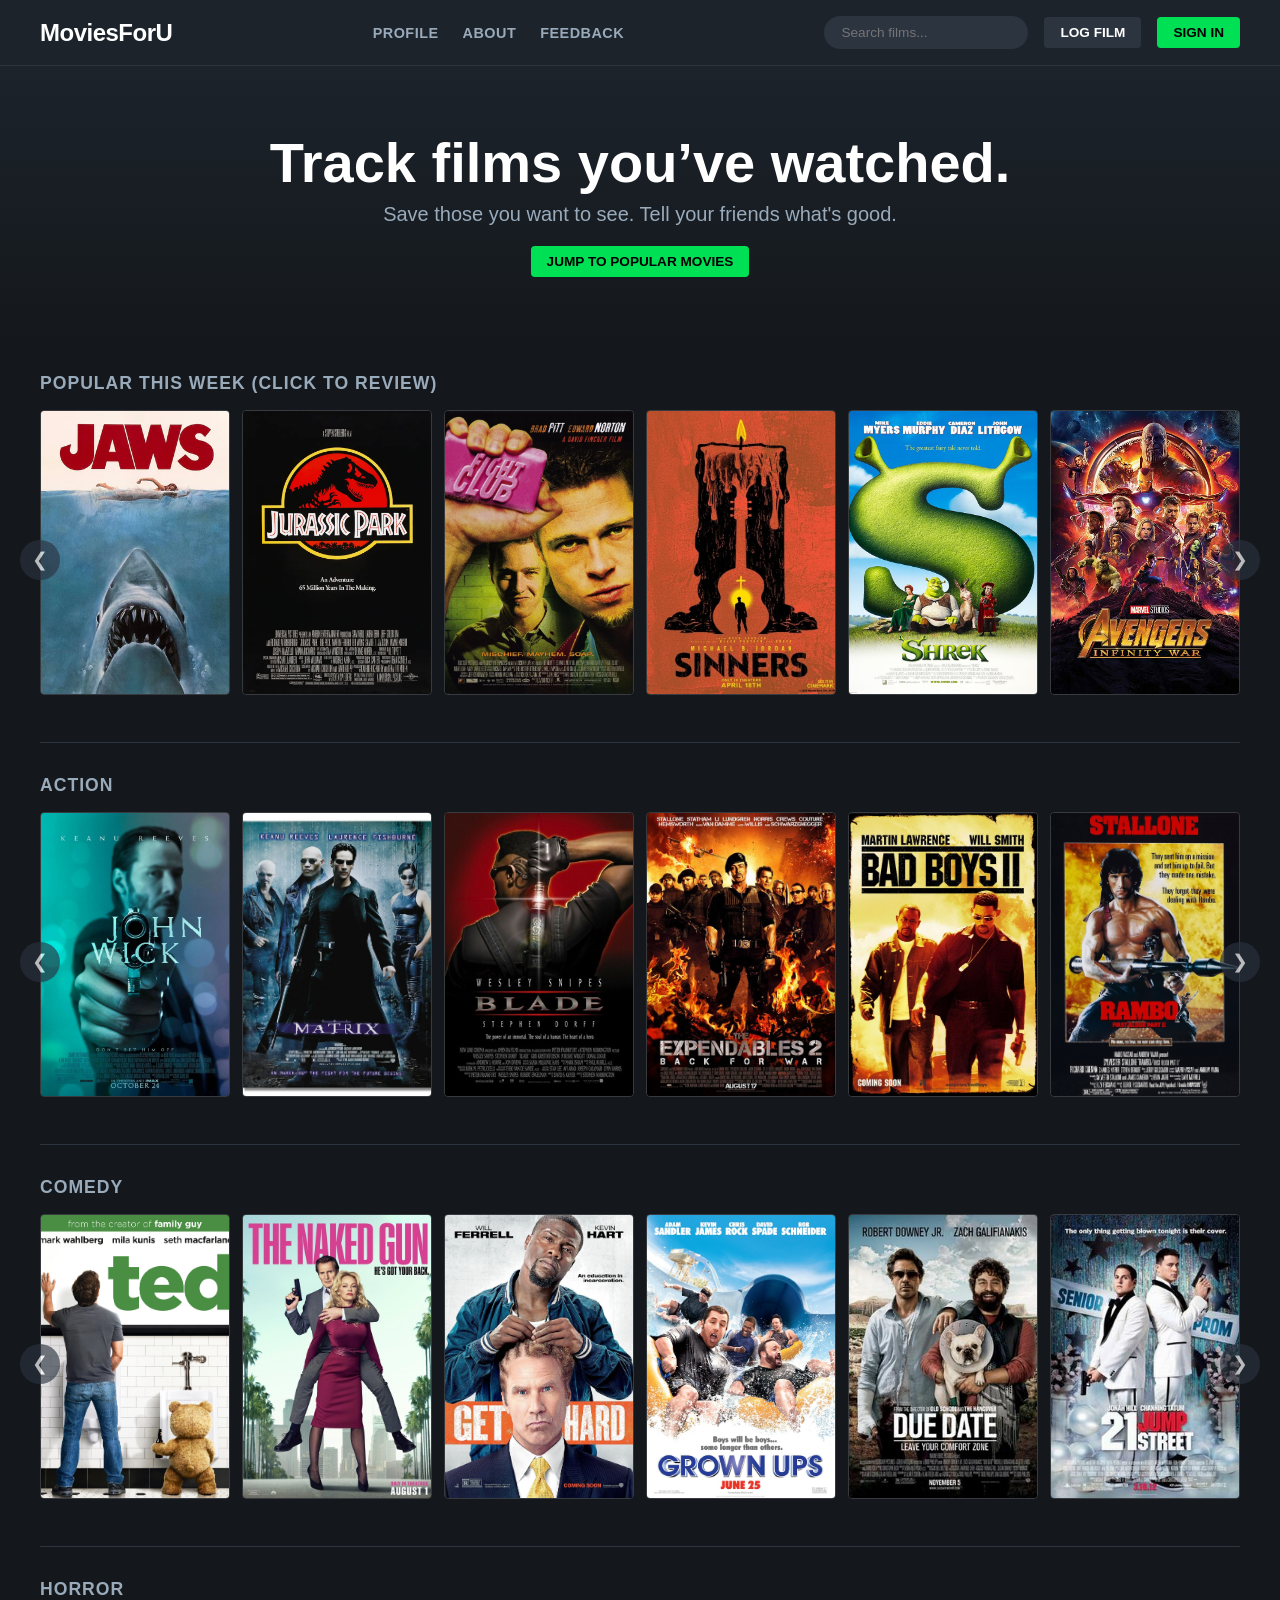
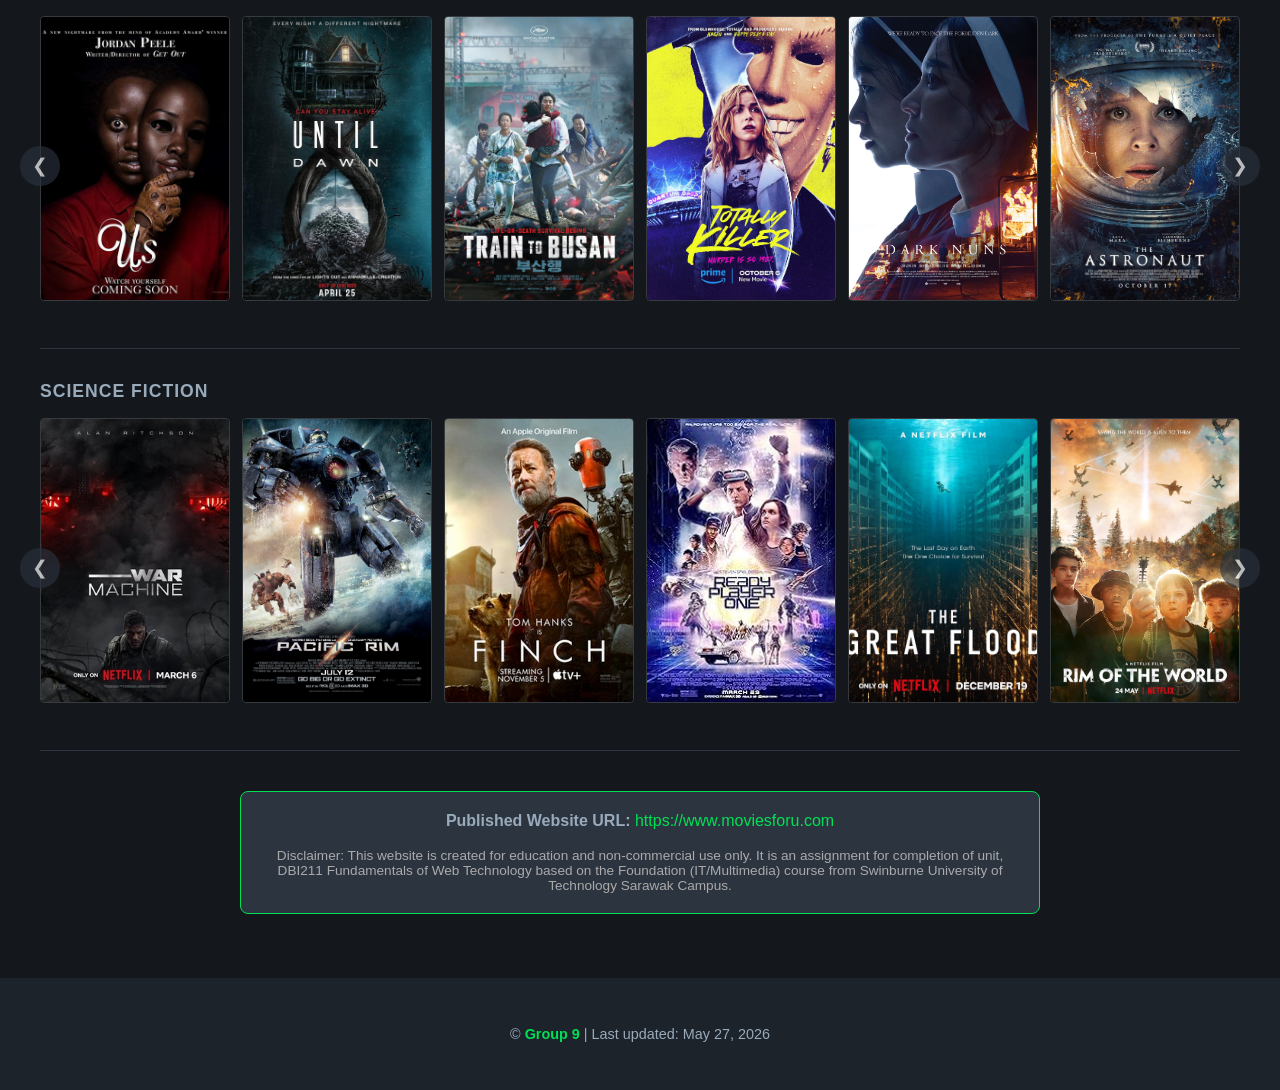
==== commit 82dc85f6: "Update index.html" ====
--- a/index.html
+++ b/index.html
@@ -76,7 +76,6 @@
                     <div class="movie-card"><a href="#"><img src="images/Blade.png" alt="Blade"></a></div>
                     <div class="movie-card"><a href="#"><img src="images/Expendables2.png" alt="Expendables 2"></a></div>
                     <div class="movie-card"><a href="#"><img src="images/BadBoys.png" alt="Bad Boys"></a></div>
-                    <div class="movie-card"><a href="#"><img src="images/BulletTrain.png" alt="Bullet Train"></a></div>
                     <div class="movie-card"><a href="#"><img src="images/Rambo.png" alt="Rambo"></a></div>
                     <div class="movie-card"><a href="#"><img src="images/WhiteHouseDown.png" alt="White House Down"></a></div>
                     <div class="movie-card"><a href="#"><img src="images/EdgeOfTomorrow.png" alt="Edge of Tomorrow"></a></div>
@@ -116,10 +115,7 @@
                 <button class="scroll-btn left" onclick="scrollGrid(this, -800)">❮</button>
                 <div class="movie-grid">
                     <div class="movie-card"><a href="#"><img src="images/Us.png" alt="Us"></a></div>
-                    <div class="movie-card"><a href="#"><img src="images/Weapons.png" alt="Weapons"></a></div>
                     <div class="movie-card"><a href="#"><img src="images/UntilDawn.png" alt="Until Dawn"></a></div>
-                    <div class="movie-card"><a href="#"><img src="images/TheMummy.png" alt="The Mummy"></a></div>
-                    <div class="movie-card"><a href="#"><img src="images/It.png" alt="It"></a></div>
                     <div class="movie-card"><a href="#"><img src="images/TrainToBusan.png" alt="Train to Busan"></a></div>
                     <div class="movie-card"><a href="#"><img src="images/TotallyKiller.png" alt="Totally Killer"></a></div>
                     <div class="movie-card"><a href="#"><img src="images/DarkNuns.png" alt="Dark Nuns"></a></div>
@@ -139,7 +135,6 @@
                 <div class="movie-grid">
                     <div class="movie-card"><a href="#"><img src="images/WarMachine.png" alt="War Machine"></a></div>
                     <div class="movie-card"><a href="#"><img src="images/PacificRim.png" alt="Pacific Rim"></a></div>
-                    <div class="movie-card"><a href="#"><img src="images/Interstellar.png" alt="Interstellar"></a></div>
                     <div class="movie-card"><a href="#"><img src="images/Finch.png" alt="Finch"></a></div>
                     <div class="movie-card"><a href="#"><img src="images/ReadyPlayerOne.png" alt="Ready Player One"></a></div>
                     <div class="movie-card"><a href="#"><img src="images/TheGreatFlood.png" alt="The Great Flood"></a></div>
@@ -153,7 +148,7 @@
         </section>
         
         <div class="disclaimer-box">
-            <p><strong>Published Website URL:</strong> <a href="#" style="color: var(--accent-green);"><a href="https://recruit1o1.github.io/movies4u.github.io/">https://recruit1o1.github.io/movies4u.github.io/</a></a></p>
+            <p><strong>Published Website URL:</strong> <a href="#" style="color: var(--accent-green);">https://www.moviesforu.com</a></p>
             <br>
             <p style="font-size: 0.85rem; color: #aaa;">Disclaimer: This website is created for education and non-commercial use only. It is an assignment for completion of unit, DBI211 Fundamentals of Web Technology based on the Foundation (IT/Multimedia) course from Swinburne University of Technology Sarawak Campus.</p>
         </div>
@@ -212,14 +207,11 @@
 </div>
 
 <script>
-    
-    /* Function to smoothly scroll the horizontal movie grids */
     function scrollGrid(buttonElement, scrollOffset) {
         const grid = buttonElement.parentElement.querySelector('.movie-grid');
         grid.scrollBy({ left: scrollOffset, behavior: 'smooth' });
     }
 
-    /* Event listener checks local storage to modify DOM based on login state */
     document.addEventListener('DOMContentLoaded', () => {
         const isLoggedIn = localStorage.getItem('isLoggedIn') === 'true';
         const protectedLinks = document.querySelectorAll('.protected-link');
@@ -247,7 +239,6 @@
         }
     });
 
-    /* Live search: iterates through movie cards and hides those that don't match query */
     function filterMovies() {
         const query = document.getElementById('searchInput').value.toLowerCase();
         const cards = document.querySelectorAll('.movie-card');
@@ -284,7 +275,6 @@
         document.getElementById(modalId).style.display = 'none';
     }
 
-    /* Generic form submission handler */
     function submitForm(event, modalId, successMessage) {
         event.preventDefault();
         alert(successMessage); 
--- a/style.css
+++ b/style.css
@@ -554,48 +554,6 @@
     color: #ccc;
 }
 
-/* Academic Table Requirement Styles */
-.academic-table {
-    width: 100%;
-    border-collapse: collapse;
-    margin: 3rem 0;
-    background-color: var(--bg-panel);
-    border-radius: 8px;
-    overflow: hidden;
-}
-
-.academic-table caption {
-    caption-side: top;
-    font-size: 1.2rem;
-    color: var(--accent-green);
-    margin-bottom: 10px;
-    font-weight: bold;
-}
-
-.academic-table th, .academic-table td {
-    padding: 15px;
-    text-align: left;
-    border-bottom: 1px solid var(--bg-dark);
-}
-
-.academic-table th {
-    background-color: #1a2026;
-    color: var(--text-light);
-    text-transform: uppercase;
-    font-size: 0.9rem;
-}
-
-.academic-table td {
-    font-size: 0.95rem;
-}
-
-/* Nested lists requirement styles */
-.about-lists ul {
-    margin-left: 20px;
-    margin-bottom: 15px;
-    color: #ccc;
-    line-height: 1.6;
-}
 
 /* =========================================
    PROFILE PAGE (Tabs & Bio)
